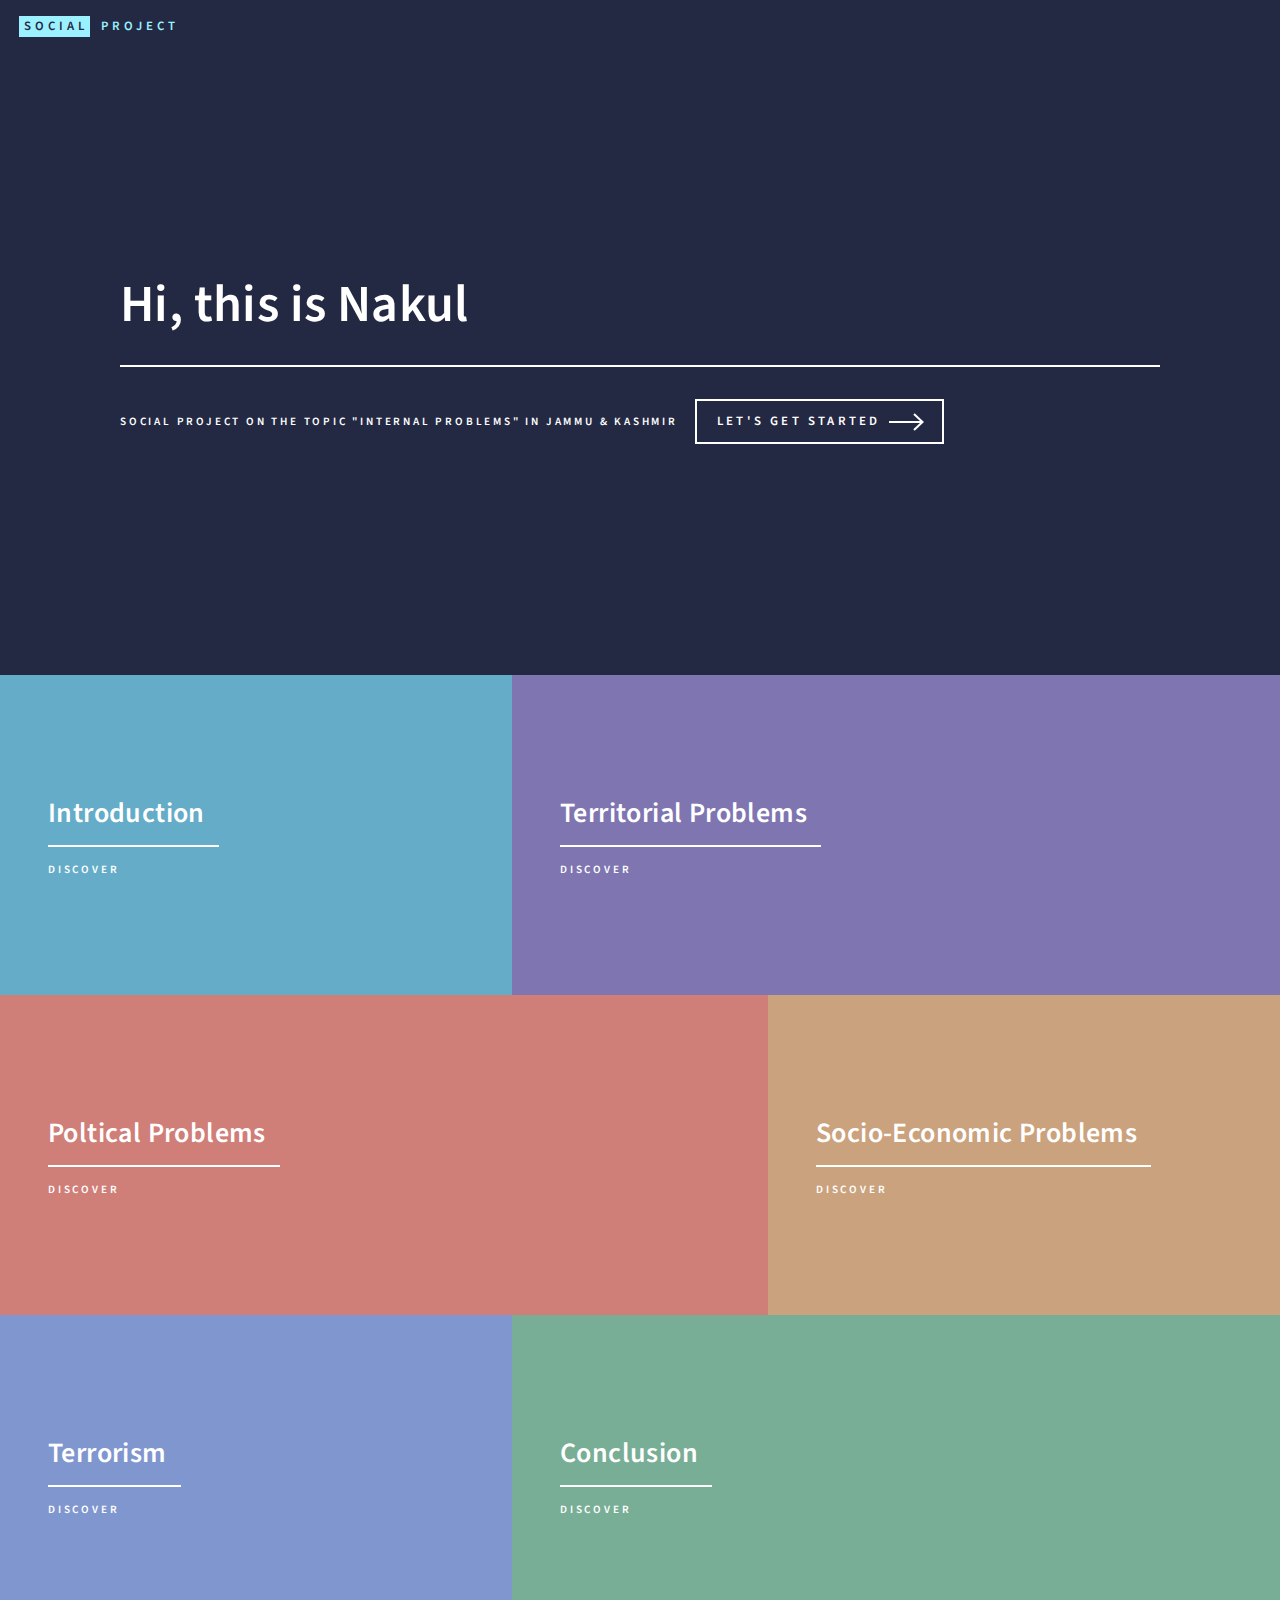
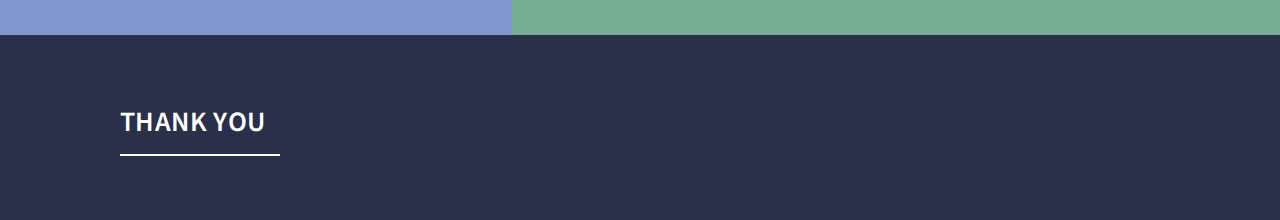
==== index.html @ c82b4810 "Add files via upload" ====
<!DOCTYPE HTML>
<!--

-->
<html>
	<head>

        <link rel="icon" href="images/pic20.ico" type="image/gif" sizes="16x16">
		<title>Social</title>
		<meta charset="utf-8" />
		<meta name="viewport" content="width=device-width, initial-scale=1, user-scalable=no" />
		<link rel="stylesheet" href="assets/css/main.css" />
		<noscript><link rel="stylesheet" href="assets/css/noscript.css" /></noscript>
	</head>
	<body class="is-preload">

		<!-- Wrapper -->
			<div id="wrapper">

				<!-- Header -->
					<header id="header" class="alt">

						<a href="index.html" class="logo"><strong>Social</strong> <span>Project</span></a>
					
					</header>

				

				<!-- Banner -->
					<section id="banner" class="major">
						<div class="inner">

                        <span class="image">
										<img src="https://images.hdqwalls.com/wallpapers/jammu-kashmir-pangong-lake.jpg" alt="" />
									</span>
							<header class="major">
								<h1>Hi, this is Nakul</h1>
							</header>

							<div class="content">
								
								<p>Social Project on the topic "Internal problems" in Jammu & Kashmir</p>
								<ul class="actions">
									<li><a href="#one" class="button next scrolly">Let's Get Started</a></li>
								</ul>
							</div>
						</div>
					</section>

				<!-- Main -->
					<div id="main">

						<!-- One -->
							<section id="one" class="tiles">
								<article>
									<span class="image">
										<img src="https://k6u8v6y8.stackpathcdn.com/blog/wp-content/uploads/2014/02/Best-Places-to-Visit-in-Kashmir.jpg" alt="" />
									</span>
									<header class="major">
										<h3><a href="landing_intoduction.html" class="link">Introduction</a></h3>
										<p>Discover</p>
									</header>
								</article>
								<article>
									<span class="image">
										<img src="https://wallpapercave.com/wp/wp3214231.jpg" alt="" />
									</span>
									<header class="major">
										<h3><a href="landing_territorial.html" class="link">Territorial Problems</a></h3>
										<p>Discover</p>
									</header>
								</article>
								<article>
									<span class="image">
										<img src="https://devdiscourse.blob.core.windows.net/imagegallery/27_05_2019_11_49_54_2610105.jpg" alt="" />
									</span>
									<header class="major">
										<h3><a href="landing_poltical.html" class="link">Poltical Problems</a></h3>
										<p>Discover</p>
									</header>
								</article>
								<article>
									<span class="image">
										<img src="https://w.ndtvimg.com/elc/2016/12/08205650/31-1024x630.jpg" alt="" />
									</span>
									<header class="major">
										<h3><a href="landing_socio.html" class="link">Socio-Economic Problems</a></h3>
										<p>Discover</p>
									</header>
								</article>
								<article>
									<span class="image">
										<img src="https://media.newstracklive.com/uploads/national-news//Sep/07/big_thumb/dg_5d73325b25b3d.jpg" alt="" />
									</span>
									<header class="major">
										<h3><a href="landing_terror.html" class="link">Terrorism</a></h3>
										<p>Discover</p>
									</header>
								</article>
								<article>
									<span class="image">
										<img src="https://lp-cms-production.imgix.net/2019-06/384e10f39ebc6fab9b991467541ce8ed-dal-lake.jpg" alt="" />
									</span>
									<header class="major">
										<h3><a href="landing_conclusion.html" class="link">Conclusion</a></h3>
										<p>Discover</p>
									</header>
								</article>
								
							</section>

						<!-- Two -->
							<section id="two">
								<div class="inner">
									<header class="major">
										<h2>THANK YOU</h2>
									</header>
									
								</div>
							</section>

					</div>


		<!-- Scripts -->
			<script src="assets/js/jquery.min.js"></script>
			<script src="assets/js/jquery.scrolly.min.js"></script>
			<script src="assets/js/jquery.scrollex.min.js"></script>
			<script src="assets/js/browser.min.js"></script>
			<script src="assets/js/breakpoints.min.js"></script>
			<script src="assets/js/util.js"></script>
			<script src="assets/js/main.js"></script>

	</body>
</html>
---- assets/css/main.css ----
@import url(fontawesome-all.min.css);
@import url("https://fonts.googleapis.com/css?family=Source+Sans+Pro:300,300italic,600,600italic");

/*
	Forty by HTML5 UP
	html5up.net | @ajlkn
	Free for personal and commercial use under the CCA 3.0 license (html5up.net/license)
*/

html, body, div, span, applet, object,
iframe, h1, h2, h3, h4, h5, h6, p, blockquote,
pre, a, abbr, acronym, address, big, cite,
code, del, dfn, em, img, ins, kbd, q, s, samp,
small, strike, strong, sub, sup, tt, var, b,
u, i, center, dl, dt, dd, ol, ul, li, fieldset,
form, label, legend, table, caption, tbody,
tfoot, thead, tr, th, td, article, aside,
canvas, details, embed, figure, figcaption,
footer, header, hgroup, menu, nav, output, ruby,
section, summary, time, mark, audio, video {
	margin: 0;
	padding: 0;
	border: 0;
	font-size: 100%;
	font: inherit;
	vertical-align: baseline;}

article, aside, details, figcaption, figure,
footer, header, hgroup, menu, nav, section {
	display: block;}

body {
	line-height: 1;
}

ol, ul {
	list-style: none;
}

blockquote, q {
	quotes: none;
}

	blockquote:before, blockquote:after, q:before, q:after {
		content: '';
		content: none;
	}

table {
	border-collapse: collapse;
	border-spacing: 0;
}

body {
	-webkit-text-size-adjust: none;
}

mark {
	background-color: transparent;
	color: inherit;
}

input::-moz-focus-inner {
	border: 0;
	padding: 0;
}

input, select, textarea {
	-moz-appearance: none;
	-webkit-appearance: none;
	-ms-appearance: none;
	appearance: none;
}

/* Basic */

	@-ms-viewport {
		width: device-width;
	}

	body {
		-ms-overflow-style: scrollbar;
	}

	@media screen and (max-width: 480px) {

		html, body {
			min-width: 320px;
		}

	}

	html {
		box-sizing: border-box;
	}

	*, *:before, *:after {
		box-sizing: inherit;
	}

	body {
		background: #242943;
	}

		body.is-preload *, body.is-preload *:before, body.is-preload *:after {
			-moz-animation: none !important;
			-webkit-animation: none !important;
			-ms-animation: none !important;
			animation: none !important;
			-moz-transition: none !important;
			-webkit-transition: none !important;
			-ms-transition: none !important;
			transition: none !important;
		}

/* Type */

	body, input, select, textarea {
		color: #ffffff;
		font-family: "Source Sans Pro", Helvetica, sans-serif;
		font-size: 17pt;
		font-weight: 300;
		letter-spacing: 0.025em;
		line-height: 1.65;
	}

		@media screen and (max-width: 1680px) {

			body, input, select, textarea {
				font-size: 14pt;
			}

		}

		@media screen and (max-width: 1280px) {

			body, input, select, textarea {
				font-size: 12pt;
			}

		}

		@media screen and (max-width: 360px) {

			body, input, select, textarea {
				font-size: 11pt;
			}

		}

	a {
		-moz-transition: color 0.2s ease-in-out, border-bottom-color 0.2s ease-in-out;
		-webkit-transition: color 0.2s ease-in-out, border-bottom-color 0.2s ease-in-out;
		-ms-transition: color 0.2s ease-in-out, border-bottom-color 0.2s ease-in-out;
		transition: color 0.2s ease-in-out, border-bottom-color 0.2s ease-in-out;
		border-bottom: dotted 1px;
		color: inherit;
		text-decoration: none;
	}

		a:hover {
			border-bottom-color: transparent;
			color: #9bf1ff !important;
		}

		a:active {
			color: #53e3fb !important;
		}

	strong, b {
		color: #ffffff;	
		font-weight: 600;
	}

	em, i {
		font-style: italic;
	}

	p {
		margin: 0 0 2em 0;
	}

	h1, h2, h3, h4, h5, h6 {
		color: #ffffff;
		font-weight: 600;
		line-height: 1.65;
		margin: 0 0 1em 0;
	}

		h1 a, h2 a, h3 a, h4 a, h5 a, h6 a {
			color: inherit;
			border-bottom: 0;
		}

	h1 {
		font-size: 2.5em;
	}

	h2 {
		font-size: 1.75em;
	}

	h3 {
		font-size: 1.35em;
	}

	h4 {
		font-size: 1.1em;
	}

	h5 {
		font-size: 0.9em;
	}

	h6 {
		font-size: 0.7em;
	}

	@media screen and (max-width: 736px) {

		h1 {
			font-size: 2em;
		}

		h2 {
			font-size: 1.5em;
		}

		h3 {
			font-size: 1.25em;
		}

	}

	sub {
		font-size: 0.8em;
		position: relative;
		top: 0.5em;
	}

	sup {
		font-size: 0.8em;
		position: relative;
		top: -0.5em;
	}

	blockquote {
		border-left: solid 4px rgba(212, 212, 255, 0.1);
		font-style: italic;
		margin: 0 0 2em 0;
		padding: 0.5em 0 0.5em 2em;
	}

	code {
		background: rgba(212, 212, 255, 0.035);
		font-family: "Courier New", monospace;
		font-size: 0.9em;
		margin: 0 0.25em;
		padding: 0.25em 0.65em;
	}

	pre {
		-webkit-overflow-scrolling: touch;
		font-family: "Courier New", monospace;
		font-size: 0.9em;
		margin: 0 0 2em 0;
	}

		pre code {
			display: block;
			line-height: 1.75;
			padding: 1em 1.5em;
			overflow-x: auto;
		}

	hr {
		border: 0;
		border-bottom: solid 1px rgba(212, 212, 255, 0.1);
		margin: 2em 0;
	}

		hr.major {
			margin: 3em 0;
		}

	.align-left {
		text-align: left;
	}

	.align-center {
		text-align: center;
	}

	.align-right {
		text-align: right;
	}

/* Row */

	.row {
		display: flex;
		flex-wrap: wrap;
		box-sizing: border-box;
		align-items: stretch;
	}

		.row > * {
			box-sizing: border-box;
		}

		.row.gtr-uniform > * > :last-child {
			margin-bottom: 0;
		}

		.row.aln-left {
			justify-content: flex-start;
		}

		.row.aln-center {
			justify-content: center;
		}

		.row.aln-right {
			justify-content: flex-end;
		}

		.row.aln-top {
			align-items: flex-start;
		}

		.row.aln-middle {
			align-items: center;
		}

		.row.aln-bottom {
			align-items: flex-end;
		}

		.row > .imp {
			order: -1;
		}

		.row > .col-1 {
			width: 8.33333%;
		}

		.row > .off-1 {
			margin-left: 8.33333%;
		}

		.row > .col-2 {
			width: 16.66667%;
		}

		.row > .off-2 {
			margin-left: 16.66667%;
		}

		.row > .col-3 {
			width: 25%;
		}

		.row > .off-3 {
			margin-left: 25%;
		}

		.row > .col-4 {
			width: 33.33333%;
		}

		.row > .off-4 {
			margin-left: 33.33333%;
		}

		.row > .col-5 {
			width: 41.66667%;
		}

		.row > .off-5 {
			margin-left: 41.66667%;
		}

		.row > .col-6 {
			width: 50%;
		}

		.row > .off-6 {
			margin-left: 50%;
		}

		.row > .col-7 {
			width: 58.33333%;
		}

		.row > .off-7 {
			margin-left: 58.33333%;
		}

		.row > .col-8 {
			width: 66.66667%;
		}

		.row > .off-8 {
			margin-left: 66.66667%;
		}

		.row > .col-9 {
			width: 75%;
		}

		.row > .off-9 {
			margin-left: 75%;
		}

		.row > .col-10 {
			width: 83.33333%;
		}

		.row > .off-10 {
			margin-left: 83.33333%;
		}

		.row > .col-11 {
			width: 91.66667%;
		}

		.row > .off-11 {
			margin-left: 91.66667%;
		}

		.row > .col-12 {
			width: 100%;
		}

		.row > .off-12 {
			margin-left: 100%;
		}

		.row.gtr-0 {
			margin-top: 0;
			margin-left: 0em;
		}

			.row.gtr-0 > * {
				padding: 0 0 0 0em;
			}

			.row.gtr-0.gtr-uniform {
				margin-top: 0em;
			}

				.row.gtr-0.gtr-uniform > * {
					padding-top: 0em;
				}

		.row.gtr-25 {
			margin-top: 0;
			margin-left: -0.5em;
		}

			.row.gtr-25 > * {
				padding: 0 0 0 0.5em;
			}

			.row.gtr-25.gtr-uniform {
				margin-top: -0.5em;
			}

				.row.gtr-25.gtr-uniform > * {
					padding-top: 0.5em;
				}

		.row.gtr-50 {
			margin-top: 0;
			margin-left: -1em;
		}

			.row.gtr-50 > * {
				padding: 0 0 0 1em;
			}

			.row.gtr-50.gtr-uniform {
				margin-top: -1em;
			}

				.row.gtr-50.gtr-uniform > * {
					padding-top: 1em;
				}

		.row {
			margin-top: 0;
			margin-left: -2em;
		}

			.row > * {
				padding: 0 0 0 2em;
			}

			.row.gtr-uniform {
				margin-top: -2em;
			}

				.row.gtr-uniform > * {
					padding-top: 2em;
				}

		.row.gtr-150 {
			margin-top: 0;
			margin-left: -3em;
		}

			.row.gtr-150 > * {
				padding: 0 0 0 3em;
			}

			.row.gtr-150.gtr-uniform {
				margin-top: -3em;
			}

				.row.gtr-150.gtr-uniform > * {
					padding-top: 3em;
				}

		.row.gtr-200 {
			margin-top: 0;
			margin-left: -4em;
		}

			.row.gtr-200 > * {
				padding: 0 0 0 4em;
			}

			.row.gtr-200.gtr-uniform {
				margin-top: -4em;
			}

				.row.gtr-200.gtr-uniform > * {
					padding-top: 4em;
				}

		@media screen and (max-width: 1680px) {

			.row {
				display: flex;
				flex-wrap: wrap;
				box-sizing: border-box;
				align-items: stretch;
			}

				.row > * {
					box-sizing: border-box;
				}

				.row.gtr-uniform > * > :last-child {
					margin-bottom: 0;
				}

				.row.aln-left {
					justify-content: flex-start;
				}

				.row.aln-center {
					justify-content: center;
				}

				.row.aln-right {
					justify-content: flex-end;
				}

				.row.aln-top {
					align-items: flex-start;
				}

				.row.aln-middle {
					align-items: center;
				}

				.row.aln-bottom {
					align-items: flex-end;
				}

				.row > .imp-xlarge {
					order: -1;
				}

				.row > .col-1-xlarge {
					width: 8.33333%;
				}

				.row > .off-1-xlarge {
					margin-left: 8.33333%;
				}

				.row > .col-2-xlarge {
					width: 16.66667%;
				}

				.row > .off-2-xlarge {
					margin-left: 16.66667%;
				}

				.row > .col-3-xlarge {
					width: 25%;
				}

				.row > .off-3-xlarge {
					margin-left: 25%;
				}

				.row > .col-4-xlarge {
					width: 33.33333%;
				}

				.row > .off-4-xlarge {
					margin-left: 33.33333%;
				}

				.row > .col-5-xlarge {
					width: 41.66667%;
				}

				.row > .off-5-xlarge {
					margin-left: 41.66667%;
				}

				.row > .col-6-xlarge {
					width: 50%;
				}

				.row > .off-6-xlarge {
					margin-left: 50%;
				}

				.row > .col-7-xlarge {
					width: 58.33333%;
				}

				.row > .off-7-xlarge {
					margin-left: 58.33333%;
				}

				.row > .col-8-xlarge {
					width: 66.66667%;
				}

				.row > .off-8-xlarge {
					margin-left: 66.66667%;
				}

				.row > .col-9-xlarge {
					width: 75%;
				}

				.row > .off-9-xlarge {
					margin-left: 75%;
				}

				.row > .col-10-xlarge {
					width: 83.33333%;
				}

				.row > .off-10-xlarge {
					margin-left: 83.33333%;
				}

				.row > .col-11-xlarge {
					width: 91.66667%;
				}

				.row > .off-11-xlarge {
					margin-left: 91.66667%;
				}

				.row > .col-12-xlarge {
					width: 100%;
				}

				.row > .off-12-xlarge {
					margin-left: 100%;
				}

				.row.gtr-0 {
					margin-top: 0;
					margin-left: 0em;
				}

					.row.gtr-0 > * {
						padding: 0 0 0 0em;
					}

					.row.gtr-0.gtr-uniform {
						margin-top: 0em;
					}

						.row.gtr-0.gtr-uniform > * {
							padding-top: 0em;
						}

				.row.gtr-25 {
					margin-top: 0;
					margin-left: -0.5em;
				}

					.row.gtr-25 > * {
						padding: 0 0 0 0.5em;
					}

					.row.gtr-25.gtr-uniform {
						margin-top: -0.5em;
					}

						.row.gtr-25.gtr-uniform > * {
							padding-top: 0.5em;
						}

				.row.gtr-50 {
					margin-top: 0;
					margin-left: -1em;
				}

					.row.gtr-50 > * {
						padding: 0 0 0 1em;
					}

					.row.gtr-50.gtr-uniform {
						margin-top: -1em;
					}

						.row.gtr-50.gtr-uniform > * {
							padding-top: 1em;
						}

				.row {
					margin-top: 0;
					margin-left: -2em;
				}

					.row > * {
						padding: 0 0 0 2em;
					}

					.row.gtr-uniform {
						margin-top: -2em;
					}

						.row.gtr-uniform > * {
							padding-top: 2em;
						}

				.row.gtr-150 {
					margin-top: 0;
					margin-left: -3em;
				}

					.row.gtr-150 > * {
						padding: 0 0 0 3em;
					}

					.row.gtr-150.gtr-uniform {
						margin-top: -3em;
					}

						.row.gtr-150.gtr-uniform > * {
							padding-top: 3em;
						}

				.row.gtr-200 {
					margin-top: 0;
					margin-left: -4em;
				}

					.row.gtr-200 > * {
						padding: 0 0 0 4em;
					}

					.row.gtr-200.gtr-uniform {
						margin-top: -4em;
					}

						.row.gtr-200.gtr-uniform > * {
							padding-top: 4em;
						}

		}

		@media screen and (max-width: 1280px) {

			.row {
				display: flex;
				flex-wrap: wrap;
				box-sizing: border-box;
				align-items: stretch;
			}

				.row > * {
					box-sizing: border-box;
				}

				.row.gtr-uniform > * > :last-child {
					margin-bottom: 0;
				}

				.row.aln-left {
					justify-content: flex-start;
				}

				.row.aln-center {
					justify-content: center;
				}

				.row.aln-right {
					justify-content: flex-end;
				}

				.row.aln-top {
					align-items: flex-start;
				}

				.row.aln-middle {
					align-items: center;
				}

				.row.aln-bottom {
					align-items: flex-end;
				}

				.row > .imp-large {
					order: -1;
				}

				.row > .col-1-large {
					width: 8.33333%;
				}

				.row > .off-1-large {
					margin-left: 8.33333%;
				}

				.row > .col-2-large {
					width: 16.66667%;
				}

				.row > .off-2-large {
					margin-left: 16.66667%;
				}

				.row > .col-3-large {
					width: 25%;
				}

				.row > .off-3-large {
					margin-left: 25%;
				}

				.row > .col-4-large {
					width: 33.33333%;
				}

				.row > .off-4-large {
					margin-left: 33.33333%;
				}

				.row > .col-5-large {
					width: 41.66667%;
				}

				.row > .off-5-large {
					margin-left: 41.66667%;
				}

				.row > .col-6-large {
					width: 50%;
				}

				.row > .off-6-large {
					margin-left: 50%;
				}

				.row > .col-7-large {
					width: 58.33333%;
				}

				.row > .off-7-large {
					margin-left: 58.33333%;
				}

				.row > .col-8-large {
					width: 66.66667%;
				}

				.row > .off-8-large {
					margin-left: 66.66667%;
				}

				.row > .col-9-large {
					width: 75%;
				}

				.row > .off-9-large {
					margin-left: 75%;
				}

				.row > .col-10-large {
					width: 83.33333%;
				}

				.row > .off-10-large {
					margin-left: 83.33333%;
				}

				.row > .col-11-large {
					width: 91.66667%;
				}

				.row > .off-11-large {
					margin-left: 91.66667%;
				}

				.row > .col-12-large {
					width: 100%;
				}

				.row > .off-12-large {
					margin-left: 100%;
				}

				.row.gtr-0 {
					margin-top: 0;
					margin-left: 0em;
				}

					.row.gtr-0 > * {
						padding: 0 0 0 0em;
					}

					.row.gtr-0.gtr-uniform {
						margin-top: 0em;
					}

						.row.gtr-0.gtr-uniform > * {
							padding-top: 0em;
						}

				.row.gtr-25 {
					margin-top: 0;
					margin-left: -0.375em;
				}

					.row.gtr-25 > * {
						padding: 0 0 0 0.375em;
					}

					.row.gtr-25.gtr-uniform {
						margin-top: -0.375em;
					}

						.row.gtr-25.gtr-uniform > * {
							padding-top: 0.375em;
						}

				.row.gtr-50 {
					margin-top: 0;
					margin-left: -0.75em;
				}

					.row.gtr-50 > * {
						padding: 0 0 0 0.75em;
					}

					.row.gtr-50.gtr-uniform {
						margin-top: -0.75em;
					}

						.row.gtr-50.gtr-uniform > * {
							padding-top: 0.75em;
						}

				.row {
					margin-top: 0;
					margin-left: -1.5em;
				}

					.row > * {
						padding: 0 0 0 1.5em;
					}

					.row.gtr-uniform {
						margin-top: -1.5em;
					}

						.row.gtr-uniform > * {
							padding-top: 1.5em;
						}

				.row.gtr-150 {
					margin-top: 0;
					margin-left: -2.25em;
				}

					.row.gtr-150 > * {
						padding: 0 0 0 2.25em;
					}

					.row.gtr-150.gtr-uniform {
						margin-top: -2.25em;
					}

						.row.gtr-150.gtr-uniform > * {
							padding-top: 2.25em;
						}

				.row.gtr-200 {
					margin-top: 0;
					margin-left: -3em;
				}

					.row.gtr-200 > * {
						padding: 0 0 0 3em;
					}

					.row.gtr-200.gtr-uniform {
						margin-top: -3em;
					}

						.row.gtr-200.gtr-uniform > * {
							padding-top: 3em;
						}

		}

		@media screen and (max-width: 980px) {

			.row {
				display: flex;
				flex-wrap: wrap;
				box-sizing: border-box;
				align-items: stretch;
			}

				.row > * {
					box-sizing: border-box;
				}

				.row.gtr-uniform > * > :last-child {
					margin-bottom: 0;
				}

				.row.aln-left {
					justify-content: flex-start;
				}

				.row.aln-center {
					justify-content: center;
				}

				.row.aln-right {
					justify-content: flex-end;
				}

				.row.aln-top {
					align-items: flex-start;
				}

				.row.aln-middle {
					align-items: center;
				}

				.row.aln-bottom {
					align-items: flex-end;
				}

				.row > .imp-medium {
					order: -1;
				}

				.row > .col-1-medium {
					width: 8.33333%;
				}

				.row > .off-1-medium {
					margin-left: 8.33333%;
				}

				.row > .col-2-medium {
					width: 16.66667%;
				}

				.row > .off-2-medium {
					margin-left: 16.66667%;
				}

				.row > .col-3-medium {
					width: 25%;
				}

				.row > .off-3-medium {
					margin-left: 25%;
				}

				.row > .col-4-medium {
					width: 33.33333%;
				}

				.row > .off-4-medium {
					margin-left: 33.33333%;
				}

				.row > .col-5-medium {
					width: 41.66667%;
				}

				.row > .off-5-medium {
					margin-left: 41.66667%;
				}

				.row > .col-6-medium {
					width: 50%;
				}

				.row > .off-6-medium {
					margin-left: 50%;
				}

				.row > .col-7-medium {
					width: 58.33333%;
				}

				.row > .off-7-medium {
					margin-left: 58.33333%;
				}

				.row > .col-8-medium {
					width: 66.66667%;
				}

				.row > .off-8-medium {
					margin-left: 66.66667%;
				}

				.row > .col-9-medium {
					width: 75%;
				}

				.row > .off-9-medium {
					margin-left: 75%;
				}

				.row > .col-10-medium {
					width: 83.33333%;
				}

				.row > .off-10-medium {
					margin-left: 83.33333%;
				}

				.row > .col-11-medium {
					width: 91.66667%;
				}

				.row > .off-11-medium {
					margin-left: 91.66667%;
				}

				.row > .col-12-medium {
					width: 100%;
				}

				.row > .off-12-medium {
					margin-left: 100%;
				}

				.row.gtr-0 {
					margin-top: 0;
					margin-left: 0em;
				}

					.row.gtr-0 > * {
						padding: 0 0 0 0em;
					}

					.row.gtr-0.gtr-uniform {
						margin-top: 0em;
					}

						.row.gtr-0.gtr-uniform > * {
							padding-top: 0em;
						}

				.row.gtr-25 {
					margin-top: 0;
					margin-left: -0.375em;
				}

					.row.gtr-25 > * {
						padding: 0 0 0 0.375em;
					}

					.row.gtr-25.gtr-uniform {
						margin-top: -0.375em;
					}

						.row.gtr-25.gtr-uniform > * {
							padding-top: 0.375em;
						}

				.row.gtr-50 {
					margin-top: 0;
					margin-left: -0.75em;
				}

					.row.gtr-50 > * {
						padding: 0 0 0 0.75em;
					}

					.row.gtr-50.gtr-uniform {
						margin-top: -0.75em;
					}

						.row.gtr-50.gtr-uniform > * {
							padding-top: 0.75em;
						}

				.row {
					margin-top: 0;
					margin-left: -1.5em;
				}

					.row > * {
						padding: 0 0 0 1.5em;
					}

					.row.gtr-uniform {
						margin-top: -1.5em;
					}

						.row.gtr-uniform > * {
							padding-top: 1.5em;
						}

				.row.gtr-150 {
					margin-top: 0;
					margin-left: -2.25em;
				}

					.row.gtr-150 > * {
						padding: 0 0 0 2.25em;
					}

					.row.gtr-150.gtr-uniform {
						margin-top: -2.25em;
					}

						.row.gtr-150.gtr-uniform > * {
							padding-top: 2.25em;
						}

				.row.gtr-200 {
					margin-top: 0;
					margin-left: -3em;
				}

					.row.gtr-200 > * {
						padding: 0 0 0 3em;
					}

					.row.gtr-200.gtr-uniform {
						margin-top: -3em;
					}

						.row.gtr-200.gtr-uniform > * {
							padding-top: 3em;
						}

		}

		@media screen and (max-width: 736px) {

			.row {
				display: flex;
				flex-wrap: wrap;
				box-sizing: border-box;
				align-items: stretch;
			}

				.row > * {
					box-sizing: border-box;
				}

				.row.gtr-uniform > * > :last-child {
					margin-bottom: 0;
				}

				.row.aln-left {
					justify-content: flex-start;
				}

				.row.aln-center {
					justify-content: center;
				}

				.row.aln-right {
					justify-content: flex-end;
				}

				.row.aln-top {
					align-items: flex-start;
				}

				.row.aln-middle {
					align-items: center;
				}

				.row.aln-bottom {
					align-items: flex-end;
				}

				.row > .imp-small {
					order: -1;
				}

				.row > .col-1-small {
					width: 8.33333%;
				}

				.row > .off-1-small {
					margin-left: 8.33333%;
				}

				.row > .col-2-small {
					width: 16.66667%;
				}

				.row > .off-2-small {
					margin-left: 16.66667%;
				}

				.row > .col-3-small {
					width: 25%;
				}

				.row > .off-3-small {
					margin-left: 25%;
				}

				.row > .col-4-small {
					width: 33.33333%;
				}

				.row > .off-4-small {
					margin-left: 33.33333%;
				}

				.row > .col-5-small {
					width: 41.66667%;
				}

				.row > .off-5-small {
					margin-left: 41.66667%;
				}

				.row > .col-6-small {
					width: 50%;
				}

				.row > .off-6-small {
					margin-left: 50%;
				}

				.row > .col-7-small {
					width: 58.33333%;
				}

				.row > .off-7-small {
					margin-left: 58.33333%;
				}

				.row > .col-8-small {
					width: 66.66667%;
				}

				.row > .off-8-small {
					margin-left: 66.66667%;
				}

				.row > .col-9-small {
					width: 75%;
				}

				.row > .off-9-small {
					margin-left: 75%;
				}

				.row > .col-10-small {
					width: 83.33333%;
				}

				.row > .off-10-small {
					margin-left: 83.33333%;
				}

				.row > .col-11-small {
					width: 91.66667%;
				}

				.row > .off-11-small {
					margin-left: 91.66667%;
				}

				.row > .col-12-small {
					width: 100%;
				}

				.row > .off-12-small {
					margin-left: 100%;
				}

				.row.gtr-0 {
					margin-top: 0;
					margin-left: 0em;
				}

					.row.gtr-0 > * {
						padding: 0 0 0 0em;
					}

					.row.gtr-0.gtr-uniform {
						margin-top: 0em;
					}

						.row.gtr-0.gtr-uniform > * {
							padding-top: 0em;
						}

				.row.gtr-25 {
					margin-top: 0;
					margin-left: -0.3125em;
				}

					.row.gtr-25 > * {
						padding: 0 0 0 0.3125em;
					}

					.row.gtr-25.gtr-uniform {
						margin-top: -0.3125em;
					}

						.row.gtr-25.gtr-uniform > * {
							padding-top: 0.3125em;
						}

				.row.gtr-50 {
					margin-top: 0;
					margin-left: -0.625em;
				}

					.row.gtr-50 > * {
						padding: 0 0 0 0.625em;
					}

					.row.gtr-50.gtr-uniform {
						margin-top: -0.625em;
					}

						.row.gtr-50.gtr-uniform > * {
							padding-top: 0.625em;
						}

				.row {
					margin-top: 0;
					margin-left: -1.25em;
				}

					.row > * {
						padding: 0 0 0 1.25em;
					}

					.row.gtr-uniform {
						margin-top: -1.25em;
					}

						.row.gtr-uniform > * {
							padding-top: 1.25em;
						}

				.row.gtr-150 {
					margin-top: 0;
					margin-left: -1.875em;
				}

					.row.gtr-150 > * {
						padding: 0 0 0 1.875em;
					}

					.row.gtr-150.gtr-uniform {
						margin-top: -1.875em;
					}

						.row.gtr-150.gtr-uniform > * {
							padding-top: 1.875em;
						}

				.row.gtr-200 {
					margin-top: 0;
					margin-left: -2.5em;
				}

					.row.gtr-200 > * {
						padding: 0 0 0 2.5em;
					}

					.row.gtr-200.gtr-uniform {
						margin-top: -2.5em;
					}

						.row.gtr-200.gtr-uniform > * {
							padding-top: 2.5em;
						}

		}

		@media screen and (max-width: 480px) {

			.row {
				display: flex;
				flex-wrap: wrap;
				box-sizing: border-box;
				align-items: stretch;
			}

				.row > * {
					box-sizing: border-box;
				}

				.row.gtr-uniform > * > :last-child {
					margin-bottom: 0;
				}

				.row.aln-left {
					justify-content: flex-start;
				}

				.row.aln-center {
					justify-content: center;
				}

				.row.aln-right {
					justify-content: flex-end;
				}

				.row.aln-top {
					align-items: flex-start;
				}

				.row.aln-middle {
					align-items: center;
				}

				.row.aln-bottom {
					align-items: flex-end;
				}

				.row > .imp-xsmall {
					order: -1;
				}

				.row > .col-1-xsmall {
					width: 8.33333%;
				}

				.row > .off-1-xsmall {
					margin-left: 8.33333%;
				}

				.row > .col-2-xsmall {
					width: 16.66667%;
				}

				.row > .off-2-xsmall {
					margin-left: 16.66667%;
				}

				.row > .col-3-xsmall {
					width: 25%;
				}

				.row > .off-3-xsmall {
					margin-left: 25%;
				}

				.row > .col-4-xsmall {
					width: 33.33333%;
				}

				.row > .off-4-xsmall {
					margin-left: 33.33333%;
				}

				.row > .col-5-xsmall {
					width: 41.66667%;
				}

				.row > .off-5-xsmall {
					margin-left: 41.66667%;
				}

				.row > .col-6-xsmall {
					width: 50%;
				}

				.row > .off-6-xsmall {
					margin-left: 50%;
				}

				.row > .col-7-xsmall {
					width: 58.33333%;
				}

				.row > .off-7-xsmall {
					margin-left: 58.33333%;
				}

				.row > .col-8-xsmall {
					width: 66.66667%;
				}

				.row > .off-8-xsmall {
					margin-left: 66.66667%;
				}

				.row > .col-9-xsmall {
					width: 75%;
				}

				.row > .off-9-xsmall {
					margin-left: 75%;
				}

				.row > .col-10-xsmall {
					width: 83.33333%;
				}

				.row > .off-10-xsmall {
					margin-left: 83.33333%;
				}

				.row > .col-11-xsmall {
					width: 91.66667%;
				}

				.row > .off-11-xsmall {
					margin-left: 91.66667%;
				}

				.row > .col-12-xsmall {
					width: 100%;
				}

				.row > .off-12-xsmall {
					margin-left: 100%;
				}

				.row.gtr-0 {
					margin-top: 0;
					margin-left: 0em;
				}

					.row.gtr-0 > * {
						padding: 0 0 0 0em;
					}

					.row.gtr-0.gtr-uniform {
						margin-top: 0em;
					}

						.row.gtr-0.gtr-uniform > * {
							padding-top: 0em;
						}

				.row.gtr-25 {
					margin-top: 0;
					margin-left: -0.3125em;
				}

					.row.gtr-25 > * {
						padding: 0 0 0 0.3125em;
					}

					.row.gtr-25.gtr-uniform {
						margin-top: -0.3125em;
					}

						.row.gtr-25.gtr-uniform > * {
							padding-top: 0.3125em;
						}

				.row.gtr-50 {
					margin-top: 0;
					margin-left: -0.625em;
				}

					.row.gtr-50 > * {
						padding: 0 0 0 0.625em;
					}

					.row.gtr-50.gtr-uniform {
						margin-top: -0.625em;
					}

						.row.gtr-50.gtr-uniform > * {
							padding-top: 0.625em;
						}

				.row {
					margin-top: 0;
					margin-left: -1.25em;
				}

					.row > * {
						padding: 0 0 0 1.25em;
					}

					.row.gtr-uniform {
						margin-top: -1.25em;
					}

						.row.gtr-uniform > * {
							padding-top: 1.25em;
						}

				.row.gtr-150 {
					margin-top: 0;
					margin-left: -1.875em;
				}

					.row.gtr-150 > * {
						padding: 0 0 0 1.875em;
					}

					.row.gtr-150.gtr-uniform {
						margin-top: -1.875em;
					}

						.row.gtr-150.gtr-uniform > * {
							padding-top: 1.875em;
						}

				.row.gtr-200 {
					margin-top: 0;
					margin-left: -2.5em;
				}

					.row.gtr-200 > * {
						padding: 0 0 0 2.5em;
					}

					.row.gtr-200.gtr-uniform {
						margin-top: -2.5em;
					}

						.row.gtr-200.gtr-uniform > * {
							padding-top: 2.5em;
						}

		}

/* Section/Article */

	section.special, article.special {
		text-align: center;
	}

	header.major {
		width: -moz-max-content;
		width: -webkit-max-content;
		width: -ms-max-content;
		width: max-content;
		margin-bottom: 2em;
	}

		header.major > :first-child {
			margin-bottom: 0;
			width: calc(100% + 0.5em);
		}

			header.major > :first-child:after {
				content: '';
				background-color: #ffffff;
				display: block;
				height: 2px;
				margin: 0.325em 0 0.5em 0;
				width: 100%;
			}

		header.major > p {
			font-size: 0.7em;
			font-weight: 600;
			letter-spacing: 0.25em;
			margin-bottom: 0;
			text-transform: uppercase;
		}

		body.is-ie header.major > :first-child:after {
			max-width: 9em;
		}

		body.is-ie header.major > h1:after {
			max-width: 100% !important;
		}

	@media screen and (max-width: 736px) {

		header.major > p br {
			display: none;
		}

	}

/* Form */

	form {
		margin: 0 0 2em 0;
	}

		form > :last-child {
			margin-bottom: 0;
		}

		form > .fields {
			display: -moz-flex;
			display: -webkit-flex;
			display: -ms-flex;
			display: flex;
			-moz-flex-wrap: wrap;
			-webkit-flex-wrap: wrap;
			-ms-flex-wrap: wrap;
			flex-wrap: wrap;
			width: calc(100% + 3em);
			margin: -1.5em 0 2em -1.5em;
		}

			form > .fields > .field {
				-moz-flex-grow: 0;
				-webkit-flex-grow: 0;
				-ms-flex-grow: 0;
				flex-grow: 0;
				-moz-flex-shrink: 0;
				-webkit-flex-shrink: 0;
				-ms-flex-shrink: 0;
				flex-shrink: 0;
				padding: 1.5em 0 0 1.5em;
				width: calc(100% - 1.5em);
			}

				form > .fields > .field.half {
					width: calc(50% - 0.75em);
				}

				form > .fields > .field.third {
					width: calc(100%/3 - 0.5em);
				}

				form > .fields > .field.quarter {
					width: calc(25% - 0.375em);
				}

		@media screen and (max-width: 480px) {

			form > .fields {
				width: calc(100% + 3em);
				margin: -1.5em 0 2em -1.5em;
			}

				form > .fields > .field {
					padding: 1.5em 0 0 1.5em;
					width: calc(100% - 1.5em);
				}

					form > .fields > .field.half {
						width: calc(100% - 1.5em);
					}

					form > .fields > .field.third {
						width: calc(100% - 1.5em);
					}

					form > .fields > .field.quarter {
						width: calc(100% - 1.5em);
					}

		}

	label {
		color: #ffffff;
		display: block;
		font-size: 0.8em;
		font-weight: 600;
		letter-spacing: 0.25em;
		margin: 0 0 1em 0;
		text-transform: uppercase;
	}

	input[type="text"],
	input[type="password"],
	input[type="email"],
	input[type="tel"],
	input[type="search"],
	input[type="url"],
	select,
	textarea {
		-moz-appearance: none;
		-webkit-appearance: none;
		-ms-appearance: none;
		appearance: none;
		background: rgba(212, 212, 255, 0.035);
		border: none;
		border-radius: 0;
		color: inherit;
		display: block;
		outline: 0;
		padding: 0 1em;
		text-decoration: none;
		width: 100%;
	}

		input[type="text"]:invalid,
		input[type="password"]:invalid,
		input[type="email"]:invalid,
		input[type="tel"]:invalid,
		input[type="search"]:invalid,
		input[type="url"]:invalid,
		select:invalid,
		textarea:invalid {
			box-shadow: none;
		}

		input[type="text"]:focus,
		input[type="password"]:focus,
		input[type="email"]:focus,
		input[type="tel"]:focus,
		input[type="search"]:focus,
		input[type="url"]:focus,
		select:focus,
		textarea:focus {
			border-color: #9bf1ff;
			box-shadow: 0 0 0 2px #9bf1ff;
		}

	select {
		background-image: url("data:image/svg+xml;charset=utf8,%3Csvg xmlns='http://www.w3.org/2000/svg' width='40' height='40' preserveAspectRatio='none' viewBox='0 0 40 40'%3E%3Cpath d='M9.4,12.3l10.4,10.4l10.4-10.4c0.2-0.2,0.5-0.4,0.9-0.4c0.3,0,0.6,0.1,0.9,0.4l3.3,3.3c0.2,0.2,0.4,0.5,0.4,0.9 c0,0.4-0.1,0.6-0.4,0.9L20.7,31.9c-0.2,0.2-0.5,0.4-0.9,0.4c-0.3,0-0.6-0.1-0.9-0.4L4.3,17.3c-0.2-0.2-0.4-0.5-0.4-0.9 c0-0.4,0.1-0.6,0.4-0.9l3.3-3.3c0.2-0.2,0.5-0.4,0.9-0.4S9.1,12.1,9.4,12.3z' fill='rgba(212, 212, 255, 0.1)' /%3E%3C/svg%3E");
		background-size: 1.25rem;
		background-repeat: no-repeat;
		background-position: calc(100% - 1rem) center;
		height: 2.75em;
		padding-right: 2.75em;
		text-overflow: ellipsis;
	}

		select option {
			color: #ffffff;
			background: #242943;
		}

		select:focus::-ms-value {
			background-color: transparent;
		}

		select::-ms-expand {
			display: none;
		}

	input[type="text"],
	input[type="password"],
	input[type="email"],
	input[type="tel"],
	input[type="search"],
	input[type="url"],
	select {
		height: 2.75em;
	}

	textarea {
		padding: 0.75em 1em;
	}

	input[type="checkbox"],
	input[type="radio"] {
		-moz-appearance: none;
		-webkit-appearance: none;
		-ms-appearance: none;
		appearance: none;
		display: block;
		float: left;
		margin-right: -2em;
		opacity: 0;
		width: 1em;
		z-index: -1;
	}

		input[type="checkbox"] + label,
		input[type="radio"] + label {
			text-decoration: none;
			color: #ffffff;
			cursor: pointer;
			display: inline-block;
			font-weight: 300;
			padding-left: 2.65em;
			padding-right: 0.75em;
			position: relative;
		}

			input[type="checkbox"] + label:before,
			input[type="radio"] + label:before {
				-moz-osx-font-smoothing: grayscale;
				-webkit-font-smoothing: antialiased;
				display: inline-block;
				font-style: normal;
				font-variant: normal;
				text-rendering: auto;
				line-height: 1;
				text-transform: none !important;
				font-family: 'Font Awesome 5 Free';
				font-weight: 900;
			}

			input[type="checkbox"] + label:before,
			input[type="radio"] + label:before {
				background: rgba(212, 212, 255, 0.035);
				content: '';
				display: inline-block;
				font-size: 0.8em;
				height: 2.0625em;
				left: 0;
				letter-spacing: 0;
				line-height: 2.0625em;
				position: absolute;
				text-align: center;
				top: 0;
				width: 2.0625em;
			}

		input[type="checkbox"]:checked + label:before,
		input[type="radio"]:checked + label:before {
			background: #ffffff;
			border-color: #9bf1ff;
			content: '\f00c';
			color: #242943;
		}

		input[type="checkbox"]:focus + label:before,
		input[type="radio"]:focus + label:before {
			box-shadow: 0 0 0 2px #9bf1ff;
		}

	input[type="radio"] + label:before {
		border-radius: 100%;
	}

	::-webkit-input-placeholder {
		color: rgba(244, 244, 255, 0.2) !important;
		opacity: 1.0;
	}

	:-moz-placeholder {
		color: rgba(244, 244, 255, 0.2) !important;
		opacity: 1.0;
	}

	::-moz-placeholder {
		color: rgba(244, 244, 255, 0.2) !important;
		opacity: 1.0;
	}

	:-ms-input-placeholder {
		color: rgba(244, 244, 255, 0.2) !important;
		opacity: 1.0;
	}

/* Box */

	.box {
		border: solid 1px rgba(212, 212, 255, 0.1);
		margin-bottom: 2em;
		padding: 1.5em;
	}

		.box > :last-child,
		.box > :last-child > :last-child,
		.box > :last-child > :last-child > :last-child {
			margin-bottom: 0;
		}

		.box.alt {
			border: 0;
			border-radius: 0;
			padding: 0;
		}

/* Icon */

	.icon {
		text-decoration: none;
		border-bottom: none;
		position: relative;
	}

		.icon:before {
			-moz-osx-font-smoothing: grayscale;
			-webkit-font-smoothing: antialiased;
			display: inline-block;
			font-style: normal;
			font-variant: normal;
			text-rendering: auto;
			line-height: 1;
			text-transform: none !important;
			font-family: 'Font Awesome 5 Free';
			font-weight: 400;
		}

		.icon > .label {
			display: none;
		}

		.icon:before {
			line-height: inherit;
		}

		.icon.solid:before {
			font-weight: 900;
		}

		.icon.brands:before {
			font-family: 'Font Awesome 5 Brands';
		}

		.icon.alt:before {
			background-color: #ffffff;
			border-radius: 100%;
			color: #242943;
			display: inline-block;
			height: 2em;
			line-height: 2em;
			text-align: center;
			width: 2em;
		}

	a.icon.alt:before {
		-moz-transition: background-color 0.2s ease-in-out;
		-webkit-transition: background-color 0.2s ease-in-out;
		-ms-transition: background-color 0.2s ease-in-out;
		transition: background-color 0.2s ease-in-out;
	}

	a.icon.alt:hover:before {
		background-color: #6fc3df;
	}

	a.icon.alt:active:before {
		background-color: #37a6cb;
	}

/* Image */

	.image {
		border: 0;
		display: inline-block;
		position: relative;
	}

		.image img {
			display: block;
		}

		.image.left, .image.right {
			max-width: 30%;
		}

			.image.left img, .image.right img {
				width: 100%;
			}

		.image.left {
			float: left;
			margin: 0 1.5em 1.25em 0;
			top: 0.25em;
		}

		.image.right {
			float: right;
			margin: 0 0 1.25em 1.5em;
			top: 0.25em;
		}

		.image.fit {
			display: block;
			margin: 0 0 2em 0;
			width: 100%;
		}

			.image.fit img {
				width: 100%;
			}

		.image.main {
			display: block;
			margin: 2.5em 0;
			width: 100%;
		}

			.image.main img {
				width: 100%;
			}

			@media screen and (max-width: 736px) {

				.image.main {
					margin: 1.5em 0;
				}

			}

/* List */

	ol {
		list-style: decimal;
		margin: 0 0 2em 0;
		padding-left: 1.25em;
	}

		ol li {
			padding-left: 0.25em;
		}

	ul {
		list-style: disc;
		margin: 0 0 2em 0;
		padding-left: 1em;
	}

		ul li {
			padding-left: 0.5em;
		}

		ul.alt {
			list-style: none;
			padding-left: 0;
		}

			ul.alt li {
				border-top: solid 1px rgba(212, 212, 255, 0.1);
				padding: 0.5em 0;
			}

				ul.alt li:first-child {
					border-top: 0;
					padding-top: 0;
				}

	dl {
		margin: 0 0 2em 0;
	}

		dl dt {
			display: block;
			font-weight: 600;
			margin: 0 0 1em 0;
		}

		dl dd {
			margin-left: 2em;
		}

/* Actions */

	ul.actions {
		display: -moz-flex;
		display: -webkit-flex;
		display: -ms-flex;
		display: flex;
		cursor: default;
		list-style: none;
		margin-left: -1em;
		padding-left: 0;
	}

		ul.actions li {
			padding: 0 0 0 1em;
			vertical-align: middle;
		}

		ul.actions.special {
			-moz-justify-content: center;
			-webkit-justify-content: center;
			-ms-justify-content: center;
			justify-content: center;
			width: 100%;
			margin-left: 0;
		}

			ul.actions.special li:first-child {
				padding-left: 0;
			}

		ul.actions.stacked {
			-moz-flex-direction: column;
			-webkit-flex-direction: column;
			-ms-flex-direction: column;
			flex-direction: column;
			margin-left: 0;
		}

			ul.actions.stacked li {
				padding: 1.3em 0 0 0;
			}

				ul.actions.stacked li:first-child {
					padding-top: 0;
				}

		ul.actions.fit {
			width: calc(100% + 1em);
		}

			ul.actions.fit li {
				-moz-flex-grow: 1;
				-webkit-flex-grow: 1;
				-ms-flex-grow: 1;
				flex-grow: 1;
				-moz-flex-shrink: 1;
				-webkit-flex-shrink: 1;
				-ms-flex-shrink: 1;
				flex-shrink: 1;
				width: 100%;
			}

				ul.actions.fit li > * {
					width: 100%;
				}

			ul.actions.fit.stacked {
				width: 100%;
			}

/* Icons */

	ul.icons {
		cursor: default;
		list-style: none;
		padding-left: 0;
	}

		ul.icons li {
			display: inline-block;
			padding: 0 1em 0 0;
		}

			ul.icons li:last-child {
				padding-right: 0;
			}

		@media screen and (max-width: 736px) {

			ul.icons li {
				padding: 0 0.75em 0 0;
			}

		}

/* Pagination */

	ul.pagination {
		cursor: default;
		list-style: none;
		padding-left: 0;
	}

		ul.pagination li {
			display: inline-block;
			padding-left: 0;
			vertical-align: middle;
		}

			ul.pagination li > .page {
				-moz-transition: background-color 0.2s ease-in-out, color 0.2s ease-in-out;
				-webkit-transition: background-color 0.2s ease-in-out, color 0.2s ease-in-out;
				-ms-transition: background-color 0.2s ease-in-out, color 0.2s ease-in-out;
				transition: background-color 0.2s ease-in-out, color 0.2s ease-in-out;
				border-bottom: 0;
				display: inline-block;
				font-size: 0.8em;
				font-weight: 600;
				height: 1.5em;
				line-height: 1.5em;
				margin: 0 0.125em;
				min-width: 1.5em;
				padding: 0 0.5em;
				text-align: center;
			}

				ul.pagination li > .page.active {
					background-color: #ffffff;
					color: #242943;
				}

					ul.pagination li > .page.active:hover {
						background-color: #9bf1ff;
						color: #242943 !important;
					}

					ul.pagination li > .page.active:active {
						background-color: #53e3fb;
					}

			ul.pagination li:first-child {
				padding-right: 0.75em;
			}

			ul.pagination li:last-child {
				padding-left: 0.75em;
			}

		@media screen and (max-width: 480px) {

			ul.pagination li:nth-child(n+2):nth-last-child(n+2) {
				display: none;
			}

			ul.pagination li:first-child {
				padding-right: 0;
			}

		}

/* Table */

	.table-wrapper {
		-webkit-overflow-scrolling: touch;
		overflow-x: auto;
	}

	table {
		margin: 0 0 2em 0;
		width: 100%;
	}

		table tbody tr {
			border: solid 1px rgba(212, 212, 255, 0.1);
			border-left: 0;
			border-right: 0;
		}

			table tbody tr:nth-child(2n + 1) {
				background-color: rgba(212, 212, 255, 0.035);
			}

		table td {
			padding: 0.75em 0.75em;
		}

		table th {
			color: #ffffff;
			font-size: 0.9em;
			font-weight: 600;
			padding: 0 0.75em 0.75em 0.75em;
			text-align: left;
		}

		table thead {
			border-bottom: solid 2px rgba(212, 212, 255, 0.1);
		}

		table tfoot {
			border-top: solid 2px rgba(212, 212, 255, 0.1);
		}

		table.alt {
			border-collapse: separate;
		}

			table.alt tbody tr td {
				border: solid 1px rgba(212, 212, 255, 0.1);
				border-left-width: 0;
				border-top-width: 0;
			}

				table.alt tbody tr td:first-child {
					border-left-width: 1px;
				}

			table.alt tbody tr:first-child td {
				border-top-width: 1px;
			}

			table.alt thead {
				border-bottom: 0;
			}

			table.alt tfoot {
				border-top: 0;
			}

/* Button */

	input[type="submit"],
	input[type="reset"],
	input[type="button"],
	button,
	.button {
		-moz-appearance: none;
		-webkit-appearance: none;
		-ms-appearance: none;
		appearance: none;
		-moz-transition: background-color 0.2s ease-in-out, box-shadow 0.2s ease-in-out, color 0.2s ease-in-out;
		-webkit-transition: background-color 0.2s ease-in-out, box-shadow 0.2s ease-in-out, color 0.2s ease-in-out;
		-ms-transition: background-color 0.2s ease-in-out, box-shadow 0.2s ease-in-out, color 0.2s ease-in-out;
		transition: background-color 0.2s ease-in-out, box-shadow 0.2s ease-in-out, color 0.2s ease-in-out;
		background-color: transparent;
		border: 0;
		border-radius: 0;
		box-shadow: inset 0 0 0 2px #ffffff;
		color: #ffffff;
		cursor: pointer;
		display: inline-block;
		font-size: 0.8em;
		font-weight: 600;
		height: 3.5em;
		letter-spacing: 0.25em;
		line-height: 3.5em;
		padding: 0 1.75em;
		text-align: center;
		text-decoration: none;
		text-transform: uppercase;
		white-space: nowrap;
	}

		input[type="submit"]:hover, input[type="submit"]:active,
		input[type="reset"]:hover,
		input[type="reset"]:active,
		input[type="button"]:hover,
		input[type="button"]:active,
		button:hover,
		button:active,
		.button:hover,
		.button:active {
			box-shadow: inset 0 0 0 2px #9bf1ff;
			color: #9bf1ff;
		}

		input[type="submit"]:active,
		input[type="reset"]:active,
		input[type="button"]:active,
		button:active,
		.button:active {
			background-color: rgba(155, 241, 255, 0.1);
			box-shadow: inset 0 0 0 2px #53e3fb;
			color: #53e3fb;
		}

		input[type="submit"].icon:before,
		input[type="reset"].icon:before,
		input[type="button"].icon:before,
		button.icon:before,
		.button.icon:before {
			margin-right: 0.5em;
		}

		input[type="submit"].fit,
		input[type="reset"].fit,
		input[type="button"].fit,
		button.fit,
		.button.fit {
			width: 100%;
		}

		input[type="submit"].small,
		input[type="reset"].small,
		input[type="button"].small,
		button.small,
		.button.small {
			font-size: 0.6em;
		}

		input[type="submit"].large,
		input[type="reset"].large,
		input[type="button"].large,
		button.large,
		.button.large {
			font-size: 1.25em;
			height: 3em;
			line-height: 3em;
		}

		input[type="submit"].next,
		input[type="reset"].next,
		input[type="button"].next,
		button.next,
		.button.next {
			padding-right: 4.5em;
			position: relative;
		}

			input[type="submit"].next:before, input[type="submit"].next:after,
			input[type="reset"].next:before,
			input[type="reset"].next:after,
			input[type="button"].next:before,
			input[type="button"].next:after,
			button.next:before,
			button.next:after,
			.button.next:before,
			.button.next:after {
				-moz-transition: opacity 0.2s ease-in-out;
				-webkit-transition: opacity 0.2s ease-in-out;
				-ms-transition: opacity 0.2s ease-in-out;
				transition: opacity 0.2s ease-in-out;
				background-position: center right;
				background-repeat: no-repeat;
				background-size: 36px 24px;
				content: '';
				display: block;
				height: 100%;
				position: absolute;
				right: 1.5em;
				top: 0;
				vertical-align: middle;
				width: 36px;
			}

			input[type="submit"].next:before,
			input[type="reset"].next:before,
			input[type="button"].next:before,
			button.next:before,
			.button.next:before {
				background-image: url("data:image/svg+xml;charset=utf8,%3Csvg xmlns='http://www.w3.org/2000/svg' xmlns:xlink='http://www.w3.org/1999/xlink' width='36px' height='24px' viewBox='0 0 36 24' zoomAndPan='disable'%3E%3Cstyle%3Eline %7B stroke: %23ffffff%3B stroke-width: 2px%3B %7D%3C/style%3E%3Cline x1='0' y1='12' x2='34' y2='12' /%3E%3Cline x1='25' y1='4' x2='34' y2='12.5' /%3E%3Cline x1='25' y1='20' x2='34' y2='11.5' /%3E%3C/svg%3E");
			}

			input[type="submit"].next:after,
			input[type="reset"].next:after,
			input[type="button"].next:after,
			button.next:after,
			.button.next:after {
				background-image: url("data:image/svg+xml;charset=utf8,%3Csvg xmlns='http://www.w3.org/2000/svg' xmlns:xlink='http://www.w3.org/1999/xlink' width='36px' height='24px' viewBox='0 0 36 24' zoomAndPan='disable'%3E%3Cstyle%3Eline %7B stroke: %239bf1ff%3B stroke-width: 2px%3B %7D%3C/style%3E%3Cline x1='0' y1='12' x2='34' y2='12' /%3E%3Cline x1='25' y1='4' x2='34' y2='12.5' /%3E%3Cline x1='25' y1='20' x2='34' y2='11.5' /%3E%3C/svg%3E");
				opacity: 0;
				z-index: 1;
			}

			input[type="submit"].next:hover:after, input[type="submit"].next:active:after,
			input[type="reset"].next:hover:after,
			input[type="reset"].next:active:after,
			input[type="button"].next:hover:after,
			input[type="button"].next:active:after,
			button.next:hover:after,
			button.next:active:after,
			.button.next:hover:after,
			.button.next:active:after {
				opacity: 1;
			}

			@media screen and (max-width: 1280px) {

				input[type="submit"].next,
				input[type="reset"].next,
				input[type="button"].next,
				button.next,
				.button.next {
					padding-right: 5em;
				}

			}

		input[type="submit"].primary,
		input[type="reset"].primary,
		input[type="button"].primary,
		button.primary,
		.button.primary {
			background-color: #ffffff;
			box-shadow: none;
			color: #242943;
		}

			input[type="submit"].primary:hover, input[type="submit"].primary:active,
			input[type="reset"].primary:hover,
			input[type="reset"].primary:active,
			input[type="button"].primary:hover,
			input[type="button"].primary:active,
			button.primary:hover,
			button.primary:active,
			.button.primary:hover,
			.button.primary:active {
				background-color: #9bf1ff;
				color: #242943 !important;
			}

			input[type="submit"].primary:active,
			input[type="reset"].primary:active,
			input[type="button"].primary:active,
			button.primary:active,
			.button.primary:active {
				background-color: #53e3fb;
			}

		input[type="submit"].disabled, input[type="submit"]:disabled,
		input[type="reset"].disabled,
		input[type="reset"]:disabled,
		input[type="button"].disabled,
		input[type="button"]:disabled,
		button.disabled,
		button:disabled,
		.button.disabled,
		.button:disabled {
			pointer-events: none;
			cursor: default;
			opacity: 0.25;
		}

/* Tiles */

	.tiles {
		display: -moz-flex;
		display: -webkit-flex;
		display: -ms-flex;
		display: flex;
		-moz-flex-wrap: wrap;
		-webkit-flex-wrap: wrap;
		-ms-flex-wrap: wrap;
		flex-wrap: wrap;
		border-top: 0 !important;
	}

		.tiles + * {
			border-top: 0 !important;
		}

		.tiles article {
			-moz-align-items: center;
			-webkit-align-items: center;
			-ms-align-items: center;
			align-items: center;
			display: -moz-flex;
			display: -webkit-flex;
			display: -ms-flex;
			display: flex;
			-moz-transition: -moz-transform 0.25s ease, opacity 0.25s ease, -moz-filter 1s ease, -webkit-filter 1s ease;
			-webkit-transition: -webkit-transform 0.25s ease, opacity 0.25s ease, -webkit-filter 1s ease, -webkit-filter 1s ease;
			-ms-transition: -ms-transform 0.25s ease, opacity 0.25s ease, -ms-filter 1s ease, -webkit-filter 1s ease;
			transition: transform 0.25s ease, opacity 0.25s ease, filter 1s ease, -webkit-filter 1s ease;
			padding: 4em 4em 2em 4em ;
			background-position: center;
			background-repeat: no-repeat;
			background-size: cover;
			cursor: default;
			height: 40vh;
			max-height: 40em;
			min-height: 23em;
			overflow: hidden;
			position: relative;
			width: 40%;
		}

			.tiles article .image {
				display: none;
			}

			.tiles article header {
				position: relative;
				z-index: 3;
			}

			.tiles article h3 {
				font-size: 1.75em;
			}

				.tiles article h3 a:hover {
					color: inherit !important;
				}

			.tiles article .link.primary {
				border: 0;
				height: 100%;
				left: 0;
				position: absolute;
				top: 0;
				width: 100%;
				z-index: 4;
			}

			.tiles article:before {
				-moz-transition: opacity 0.5s ease;
				-webkit-transition: opacity 0.5s ease;
				-ms-transition: opacity 0.5s ease;
				transition: opacity 0.5s ease;
				bottom: 0;
				content: '';
				display: block;
				height: 100%;
				left: 0;
				opacity: 0.85;
				position: absolute;
				width: 100%;
				z-index: 2;
			}

			.tiles article:after {
				background-color: rgba(36, 41, 67, 0.25);
				content: '';
				display: block;
				height: 100%;
				left: 0;
				position: absolute;
				top: 0;
				width: 100%;
				z-index: 1;
			}

			.tiles article:hover:before {
				opacity: 0;
			}

			.tiles article.is-transitioning {
				-moz-transform: scale(0.95);
				-webkit-transform: scale(0.95);
				-ms-transform: scale(0.95);
				transform: scale(0.95);
				-moz-filter: blur(0.5em);
				-webkit-filter: blur(0.5em);
				-ms-filter: blur(0.5em);
				filter: blur(0.5em);
				opacity: 0;
			}

			.tiles article:nth-child(4n - 1), .tiles article:nth-child(4n - 2) {
				width: 60%;
			}

			.tiles article:nth-child(6n - 5):before {
				background-color: #6fc3df;
			}

			.tiles article:nth-child(6n - 4):before {
				background-color: #8d82c4;
			}

			.tiles article:nth-child(6n - 3):before {
				background-color: #ec8d81;
			}

			.tiles article:nth-child(6n - 2):before {
				background-color: #e7b788;
			}

			.tiles article:nth-child(6n - 1):before {
				background-color: #8ea9e8;
			}

			.tiles article:nth-child(6n):before {
				background-color: #87c5a4;
			}

		@media screen and (max-width: 1280px) {

			.tiles article {
				padding: 4em 3em 2em 3em ;
				height: 30vh;
				max-height: 30em;
				min-height: 20em;
			}

		}

		@media screen and (max-width: 980px) {

			.tiles article {
				width: 50% !important;
			}

		}

		@media screen and (max-width: 736px) {

			.tiles article {
				padding: 3em 1.5em 1em 1.5em ;
				height: 16em;
				max-height: none;
				min-height: 0;
			}

				.tiles article h3 {
					font-size: 1.5em;
				}

		}

		@media screen and (max-width: 480px) {

			.tiles {
				display: block;
			}

				.tiles article {
					height: 20em;
					width: 100% !important;
				}

		}

/* Contact Method */

	.contact-method {
		margin: 0 0 2em 0;
		padding-left: 3.25em;
		position: relative;
	}

		.contact-method .icon {
			left: 0;
			position: absolute;
			top: 0;
		}

		.contact-method h3 {
			margin: 0 0 0.5em 0;
		}

/* 7s */

	.spotlights {
		border-top: 0 !important;
	}

		.spotlights + * {
			border-top: 0 !important;
		}

		.spotlights > section {
			display: -moz-flex;
			display: -webkit-flex;
			display: -ms-flex;
			display: flex;
			-moz-flex-direction: row;
			-webkit-flex-direction: row;
			-ms-flex-direction: row;
			flex-direction: row;
			background-color: #2e3450;
		}

			.spotlights > section > .image {
				background-position: center center;
				background-size: cover;
				border-radius: 0;
				display: block;
				position: relative;
				width: 60%;
			}

				.spotlights > section > .image img {
					border-radius: 0;
					display: block;
					width: 100%;
				}

				.spotlights > section > .image:before {
					background: rgba(36, 41, 67, 0.9);
					content: '';
					display: block;
					height: 100%;
					left: 0;
					opacity: 0;
					position: absolute;
					top: 0;
					width: 100%;
				}

			.spotlights > section > .content {
				display: -moz-flex;
				display: -webkit-flex;
				display: -ms-flex;
				display: flex;
				-moz-flex-direction: column;
				-webkit-flex-direction: column;
				-ms-flex-direction: column;
				flex-direction: column;
				-moz-justify-content: center;
				-webkit-justify-content: center;
				-ms-justify-content: center;
				justify-content: center;
				-moz-align-items: center;
				-webkit-align-items: center;
				-ms-align-items: center;
				align-items: center;
				padding: 2em 3em 0.1em 3em ;
				width: 70%;
			}

				.spotlights > section > .content > .inner {
					margin: 0 auto;
					max-width: 100%;
					width: 65em;
				}

			.spotlights > section:nth-child(2n) {
				-moz-flex-direction: row-reverse;
				-webkit-flex-direction: row-reverse;
				-ms-flex-direction: row-reverse;
				flex-direction: row-reverse;
				background-color: #333856;
			}

				.spotlights > section:nth-child(2n) > .content {
					-moz-align-items: -moz-flex-end;
					-webkit-align-items: -webkit-flex-end;
					-ms-align-items: -ms-flex-end;
					align-items: flex-end;
				}

		@media screen and (max-width: 1680px) {

			.spotlights > section > .image {
				width: 100%;
				padding-top: 100px;
			}

			.spotlights > section > .content {
				width: 60%;
			}

		}

		@media screen and (max-width: 1280px) {

			.spotlights > section > .image {
			
				
			}

			.spotlights > section > .content {
				width: 55%;
			}

		}

		@media screen and (max-width: 980px) {

			.spotlights > section {
				display: block;
			}

				.spotlights > section > .image {
					width: 100%;
					padding-top: 100px;
					
				}

				.spotlights > section > .content {
					padding: 4em 3em 2em 3em ;
					width: 100%;
				}

		}

		@media screen and (max-width: 736px) {

			.spotlights > section > .content {
				padding: 3em 1.5em 1em 1.5em ;
			}

		}

/* Header */

	@-moz-keyframes reveal-header {
		0% {
			top: -4em;
			opacity: 0;
		}

		100% {
			top: 0;
			opacity: 1;
		}
	}

	@-webkit-keyframes reveal-header {
		0% {
			top: -4em;
			opacity: 0;
		}

		100% {
			top: 0;
			opacity: 1;
		}
	}

	@-ms-keyframes reveal-header {
		0% {
			top: -4em;
			opacity: 0;
		}

		100% {
			top: 0;
			opacity: 1;
		}
	}

	@keyframes reveal-header {
		0% {
			top: -4em;
			opacity: 0;
		}

		100% {
			top: 0;
			opacity: 1;
		}
	}

	#header {
		display: -moz-flex;
		display: -webkit-flex;
		display: -ms-flex;
		display: flex;
		background-color: #2a2f4a;
		box-shadow: 0 0 0.25em 0 rgba(0, 0, 0, 0.15);
		cursor: default;
		font-weight: 600;
		height: 3.25em;
		left: 0;
		letter-spacing: 0.25em;
		line-height: 3.25em;
		margin: 0;
		position: fixed;
		text-transform: uppercase;
		top: 0;
		width: 100%;
		z-index: 10000;
	}

		#header .logo {
			border: 0;
			display: inline-block;
			font-size: 0.8em;
			height: inherit;
			line-height: inherit;
			padding: 0 1.5em;
		}

			#header .logo strong {
				-moz-transition: background-color 0.2s ease-in-out, color 0.2s ease-in-out;
				-webkit-transition: background-color 0.2s ease-in-out, color 0.2s ease-in-out;
				-ms-transition: background-color 0.2s ease-in-out, color 0.2s ease-in-out;
				transition: background-color 0.2s ease-in-out, color 0.2s ease-in-out;
				background-color: #ffffff;
				color: #242943;
				display: inline-block;
				line-height: 1.65em;
				margin-right: 0.325em;
				padding: 0 0.125em 0 0.375em;
			}

			#header .logo:hover strong {
				background-color: #9bf1ff;
			}

			#header .logo:active strong {
				background-color: #53e3fb;
			}

		#header nav {
			display: -moz-flex;
			display: -webkit-flex;
			display: -ms-flex;
			display: flex;
			-moz-justify-content: -moz-flex-end;
			-webkit-justify-content: -webkit-flex-end;
			-ms-justify-content: -ms-flex-end;
			justify-content: flex-end;
			-moz-flex-grow: 1;
			-webkit-flex-grow: 1;
			-ms-flex-grow: 1;
			flex-grow: 1;
			height: inherit;
			line-height: inherit;
		}

			#header nav a {
				border: 0;
				display: block;
				font-size: 0.8em;
				height: inherit;
				line-height: inherit;
				padding: 0 0.75em;
				position: relative;
				vertical-align: middle;
			}

				#header nav a:last-child {
					padding-right: 1.5em;
				}

				#header nav a[href="#menu"] {
					padding-right: 3.325em !important;
				}

					#header nav a[href="#menu"]:before, #header nav a[href="#menu"]:after {
						background-image: url("data:image/svg+xml;charset=utf8,%3Csvg xmlns='http://www.w3.org/2000/svg' width='24' height='32' viewBox='0 0 24 32' preserveAspectRatio='none'%3E%3Cstyle%3Eline %7B stroke-width: 2px%3B stroke: %23ffffff%3B %7D%3C/style%3E%3Cline x1='0' y1='11' x2='24' y2='11' /%3E%3Cline x1='0' y1='21' x2='24' y2='21' /%3E%3Cline x1='0' y1='16' x2='24' y2='16' /%3E%3C/svg%3E");
						background-position: center;
						background-repeat: no-repeat;
						background-size: 24px 32px;
						content: '';
						display: block;
						height: 100%;
						position: absolute;
						right: 1.5em;
						top: 0;
						vertical-align: middle;
						width: 24px;
					}

					#header nav a[href="#menu"]:after {
						-moz-transition: opacity 0.2s ease-in-out;
						-webkit-transition: opacity 0.2s ease-in-out;
						-ms-transition: opacity 0.2s ease-in-out;
						transition: opacity 0.2s ease-in-out;
						background-image: url("data:image/svg+xml;charset=utf8,%3Csvg xmlns='http://www.w3.org/2000/svg' width='24' height='32' viewBox='0 0 24 32' preserveAspectRatio='none'%3E%3Cstyle%3Eline %7B stroke-width: 2px%3B stroke: %239bf1ff%3B %7D%3C/style%3E%3Cline x1='0' y1='11' x2='24' y2='11' /%3E%3Cline x1='0' y1='21' x2='24' y2='21' /%3E%3Cline x1='0' y1='16' x2='24' y2='16' /%3E%3C/svg%3E");
						opacity: 0;
						z-index: 1;
					}

					#header nav a[href="#menu"]:hover:after, #header nav a[href="#menu"]:active:after {
						opacity: 1;
					}

					#header nav a[href="#menu"]:last-child {
						padding-right: 3.875em !important;
					}

						#header nav a[href="#menu"]:last-child:before, #header nav a[href="#menu"]:last-child:after {
							right: 2em;
						}

		#header.reveal {
			-moz-animation: reveal-header 0.35s ease;
			-webkit-animation: reveal-header 0.35s ease;
			-ms-animation: reveal-header 0.35s ease;
			animation: reveal-header 0.35s ease;
		}

		#header.alt {
			-moz-transition: opacity 2.5s ease;
			-webkit-transition: opacity 2.5s ease;
			-ms-transition: opacity 2.5s ease;
			transition: opacity 2.5s ease;
			-moz-transition-delay: 0.75s;
			-webkit-transition-delay: 0.75s;
			-ms-transition-delay: 0.75s;
			transition-delay: 0.75s;
			-moz-animation: none;
			-webkit-animation: none;
			-ms-animation: none;
			animation: none;
			background-color: transparent;
			box-shadow: none;
			position: absolute;
		}

			#header.alt.style1 .logo strong {
				color: #6fc3df;
			}

			#header.alt.style2 .logo strong {
				color: #8d82c4;
			}

			#header.alt.style3 .logo strong {
				color: #ec8d81;
			}

			#header.alt.style4 .logo strong {
				color: #e7b788;
			}

			#header.alt.style5 .logo strong {
				color: #8ea9e8;
			}

			#header.alt.style6 .logo strong {
				color: #87c5a4;
			}

		body.is-preload #header.alt {
			opacity: 0;
		}

		@media screen and (max-width: 1680px) {

			#header nav a[href="#menu"] {
				padding-right: 3.75em !important;
			}

				#header nav a[href="#menu"]:last-child {
					padding-right: 4.25em !important;
				}

		}

		@media screen and (max-width: 1280px) {

			#header nav a[href="#menu"] {
				padding-right: 4em !important;
			}

				#header nav a[href="#menu"]:last-child {
					padding-right: 4.5em !important;
				}

		}

		@media screen and (max-width: 736px) {

			#header {
				height: 2.75em;
				line-height: 2.75em;
			}

				#header .logo {
					padding: 0 1em;
				}

				#header nav a {
					padding: 0 0.5em;
				}

					#header nav a:last-child {
						padding-right: 1em;
					}

					#header nav a[href="#menu"] {
						padding-right: 3.25em !important;
					}

						#header nav a[href="#menu"]:before, #header nav a[href="#menu"]:after {
							right: 0.75em;
						}

						#header nav a[href="#menu"]:last-child {
							padding-right: 4em !important;
						}

							#header nav a[href="#menu"]:last-child:before, #header nav a[href="#menu"]:last-child:after {
								right: 1.5em;
							}

		}

		@media screen and (max-width: 480px) {

			#header .logo span {
				display: none;
			}

			#header nav a[href="#menu"] {
				overflow: hidden;
				padding-right: 0 !important;
				text-indent: 5em;
				white-space: nowrap;
				width: 5em;
			}

				#header nav a[href="#menu"]:before, #header nav a[href="#menu"]:after {
					right: 0;
					width: inherit;
				}

				#header nav a[href="#menu"]:last-child:before, #header nav a[href="#menu"]:last-child:after {
					width: 4em;
					right: 0;
				}

		}

/* Banner */

	#banner {
		-moz-align-items: center;
		-webkit-align-items: center;
		-ms-align-items: center;
		align-items: center;
		background-image: url("../../images/banner.jpg");
		display: -moz-flex;
		display: -webkit-flex;
		display: -ms-flex;
		display: flex;
		padding: 6em 0 2em 0 ;
		background-attachment: fixed;
		background-position: center;
		background-repeat: no-repeat;
		background-size: cover;
		border-bottom: 0 !important;
		cursor: default;
		height: 60vh;
		margin-bottom: -3.25em;
		max-height: 32em;
		min-height: 22em;
		position: relative;
		top: -3.25em;
	}

		#banner:after {
			-moz-transition: opacity 2.5s ease;
			-webkit-transition: opacity 2.5s ease;
			-ms-transition: opacity 2.5s ease;
			transition: opacity 2.5s ease;
			-moz-transition-delay: 0.75s;
			-webkit-transition-delay: 0.75s;
			-ms-transition-delay: 0.75s;
			transition-delay: 0.75s;
			pointer-events: none;
			background-color: #242943;
			content: '';
			display: block;
			height: 100%;
			left: 0;
			opacity: 0.85;
			position: absolute;
			top: 0;
			width: 100%;
			z-index: 1;
		}

		#banner h1 {
			font-size: 3.25em;
		}

		#banner > .inner {
			-moz-transition: opacity 1.5s ease, -moz-transform 0.5s ease-out, -moz-filter 0.5s ease, -webkit-filter 0.5s ease;
			-webkit-transition: opacity 1.5s ease, -webkit-transform 0.5s ease-out, -webkit-filter 0.5s ease, -webkit-filter 0.5s ease;
			-ms-transition: opacity 1.5s ease, -ms-transform 0.5s ease-out, -ms-filter 0.5s ease, -webkit-filter 0.5s ease;
			transition: opacity 1.5s ease, transform 0.5s ease-out, filter 0.5s ease, -webkit-filter 0.5s ease;
			padding: 0 !important;
			position: relative;
			z-index: 2;
		}

			#banner > .inner .image {
				display: none;
			}

			#banner > .inner header {
				width: auto;
			}

				#banner > .inner header > :first-child {
					width: auto;
				}

					#banner > .inner header > :first-child:after {
						max-width: 100%;
					}

			#banner > .inner .content {
				display: -moz-flex;
				display: -webkit-flex;
				display: -ms-flex;
				display: flex;
				-moz-align-items: center;
				-webkit-align-items: center;
				-ms-align-items: center;
				align-items: center;
				margin: 0 0 2em 0;
			}

				#banner > .inner .content > * {
					margin-right: 1.5em;
					margin-bottom: 0;
				}

				#banner > .inner .content > :last-child {
					margin-right: 0;
				}

				#banner > .inner .content p {
					font-size: 0.7em;
					font-weight: 600;
					letter-spacing: 0.25em;
					text-transform: uppercase;
				}

		#banner.major {
			height: 75vh;
			min-height: 30em;
			max-height: 50em;
		}

			#banner.major.alt {
				opacity: 0.75;
			}

		#banner.style1:after {
			background-color: #6fc3df;
		}

		#banner.style2:after {
			background-color: #8d82c4;
		}

		#banner.style3:after {
			background-color: #ec8d81;
		}

		#banner.style4:after {
			background-color: #e7b788;
		}

		#banner.style5:after {
			background-color: #8ea9e8;
		}

		#banner.style6:after {
			background-color: #87c5a4;
		}

		body.is-preload #banner:after {
			opacity: 1.0;
		}

		body.is-preload #banner > .inner {
			-moz-filter: blur(0.125em);
			-webkit-filter: blur(0.125em);
			-ms-filter: blur(0.125em);
			filter: blur(0.125em);
			-moz-transform: translateX(-0.5em);
			-webkit-transform: translateX(-0.5em);
			-ms-transform: translateX(-0.5em);
			transform: translateX(-0.5em);
			opacity: 0;
		}

		@media screen and (max-width: 1280px) {

			#banner {
				background-attachment: scroll;
			}

		}

		@media screen and (max-width: 736px) {

			#banner {
				padding: 5em 0 1em 0 ;
				height: auto;
				margin-bottom: -2.75em;
				max-height: none;
				min-height: 0;
				top: -2.75em;
			}

				#banner h1 {
					font-size: 2em;
				}

				#banner > .inner .content {
					display: block;
				}

					#banner > .inner .content > * {
						margin-right: 0;
						margin-bottom: 2em;
					}

				#banner.major {
					height: auto;
					min-height: 0;
					max-height: none;
				}

		}

		@media screen and (max-width: 480px) {

			#banner {
				padding: 6em 0 2em 0 ;
			}

				#banner > .inner .content p br {
					display: none;
				}

				#banner.major {
					padding: 8em 0 4em 0 ;
				}

		}

/* Main */

	#main {
		background-color: #2a2f4a;
	}

		#main > * {
			border-top: solid 1px rgba(212, 212, 255, 0.1);
		}

			#main > *:first-child {
				border-top: 0;
			}

			#main > * > .inner {
				padding: 4em 0 2em 0 ;
				margin: 0 auto;
				max-width: 65em;
				width: calc(100% - 6em);
			}

				@media screen and (max-width: 736px) {

					#main > * > .inner {
						padding: 3em 0 1em 0 ;
						width: calc(100% - 3em);
					}

				}

		#main.alt {
			background-color: transparent;
			border-bottom: solid 1px rgba(212, 212, 255, 0.1);
		}

/* Contact */

	#contact {
		border-bottom: solid 1px rgba(212, 212, 255, 0.1);
		overflow-x: hidden;
	}

		#contact > .inner {
			display: -moz-flex;
			display: -webkit-flex;
			display: -ms-flex;
			display: flex;
			padding: 0 !important;
		}

			#contact > .inner > :nth-child(2n - 1) {
				padding: 4em 3em 2em 0 ;
				border-right: solid 1px rgba(212, 212, 255, 0.1);
				width: 60%;
			}

			#contact > .inner > :nth-child(2n) {
				padding-left: 3em;
				width: 40%;
			}

			#contact > .inner > .split {
				padding: 0;
			}

				#contact > .inner > .split > * {
					padding: 3em 0 1em 3em ;
					position: relative;
				}

					#contact > .inner > .split > *:before {
						border-top: solid 1px rgba(212, 212, 255, 0.1);
						content: '';
						display: block;
						margin-left: -3em;
						position: absolute;
						top: 0;
						width: calc(100vw + 3em);
					}

				#contact > .inner > .split > :first-child:before {
					display: none;
				}

		@media screen and (max-width: 980px) {

			#contact > .inner {
				display: block;
			}

				#contact > .inner > :nth-child(2n - 1) {
					padding: 4em 0 2em 0 ;
					border-right: 0;
					width: 100%;
				}

				#contact > .inner > :nth-child(2n) {
					padding-left: 0;
					width: 100%;
				}

				#contact > .inner > .split > * {
					padding: 3em 0 1em 0 ;
				}

				#contact > .inner > .split > :first-child:before {
					display: block;
				}

		}

		@media screen and (max-width: 736px) {

			#contact > .inner > :nth-child(2n - 1) {
				padding: 3em 0 1em 0 ;
			}

		}

/* Footer */

	#footer .copyright {
		font-size: 0.8em;
		list-style: none;
		padding-left: 0;
	}

		#footer .copyright li {
			border-left: solid 1px rgba(212, 212, 255, 0.1);
			color: rgba(244, 244, 255, 0.2);
			display: inline-block;
			line-height: 1;
			margin-left: 1em;
			padding-left: 1em;
		}

			#footer .copyright li:first-child {
				border-left: 0;
				margin-left: 0;
				padding-left: 0;
			}

	@media screen and (max-width: 480px) {

		#footer .copyright li {
			display: block;
			border-left: 0;
			margin-left: 0;
			padding-left: 0;
			line-height: inherit;
		}

	}

/* Wrapper */

	#wrapper {
		-moz-transition: -moz-filter 0.35s ease, -webkit-filter 0.35s ease, opacity 0.375s ease-out;
		-webkit-transition: -webkit-filter 0.35s ease, -webkit-filter 0.35s ease, opacity 0.375s ease-out;
		-ms-transition: -ms-filter 0.35s ease, -webkit-filter 0.35s ease, opacity 0.375s ease-out;
		transition: filter 0.35s ease, -webkit-filter 0.35s ease, opacity 0.375s ease-out;
		padding-top: 3.25em;
	}

		#wrapper.is-transitioning {
			opacity: 0;
		}

		#wrapper > * > .inner {
			padding: 4em 0 2em 0 ;
			margin: 0 auto;
			max-width: 65em;
			width: calc(100% - 6em);
		}

			@media screen and (max-width: 736px) {

				#wrapper > * > .inner {
					padding: 3em 0 1em 0 ;
					width: calc(100% - 3em);
				}

			}

		@media screen and (max-width: 736px) {

			#wrapper {
				padding-top: 2.75em;
			}

		}

/* Menu */

	#menu {
		-moz-transition: -moz-transform 0.35s ease, opacity 0.35s ease, visibility 0.35s;
		-webkit-transition: -webkit-transform 0.35s ease, opacity 0.35s ease, visibility 0.35s;
		-ms-transition: -ms-transform 0.35s ease, opacity 0.35s ease, visibility 0.35s;
		transition: transform 0.35s ease, opacity 0.35s ease, visibility 0.35s;
		-moz-align-items: center;
		-webkit-align-items: center;
		-ms-align-items: center;
		align-items: center;
		display: -moz-flex;
		display: -webkit-flex;
		display: -ms-flex;
		display: flex;
		-moz-justify-content: center;
		-webkit-justify-content: center;
		-ms-justify-content: center;
		justify-content: center;
		pointer-events: none;
		background: rgba(36, 41, 67, 0.9);
		box-shadow: none;
		height: 100%;
		left: 0;
		opacity: 0;
		overflow: hidden;
		padding: 3em 2em;
		position: fixed;
		top: 0;
		visibility: hidden;
		width: 100%;
		z-index: 10002;
	}

		#menu .inner {
			-moz-transition: -moz-transform 0.35s ease-out, opacity 0.35s ease, visibility 0.35s;
			-webkit-transition: -webkit-transform 0.35s ease-out, opacity 0.35s ease, visibility 0.35s;
			-ms-transition: -ms-transform 0.35s ease-out, opacity 0.35s ease, visibility 0.35s;
			transition: transform 0.35s ease-out, opacity 0.35s ease, visibility 0.35s;
			-moz-transform: rotateX(20deg);
			-webkit-transform: rotateX(20deg);
			-ms-transform: rotateX(20deg);
			transform: rotateX(20deg);
			-webkit-overflow-scrolling: touch;
			max-width: 100%;
			max-height: 100vh;
			opacity: 0;
			overflow: auto;
			text-align: center;
			visibility: hidden;
			width: 18em;
		}

			#menu .inner > :first-child {
				margin-top: 2em;
			}

			#menu .inner > :last-child {
				margin-bottom: 3em;
			}

		#menu ul {
			margin: 0 0 1em 0;
		}

			#menu ul.links {
				list-style: none;
				padding: 0;
			}

				#menu ul.links > li {
					padding: 0;
				}

					#menu ul.links > li > a:not(.button) {
						border: 0;
						border-top: solid 1px rgba(212, 212, 255, 0.1);
						display: block;
						font-size: 0.8em;
						font-weight: 600;
						letter-spacing: 0.25em;
						line-height: 4em;
						text-decoration: none;
						text-transform: uppercase;
					}

					#menu ul.links > li > .button {
						display: block;
						margin: 0.5em 0 0 0;
					}

					#menu ul.links > li:first-child > a:not(.button) {
						border-top: 0 !important;
					}

		#menu .close {
			-moz-transition: color 0.2s ease-in-out;
			-webkit-transition: color 0.2s ease-in-out;
			-ms-transition: color 0.2s ease-in-out;
			transition: color 0.2s ease-in-out;
			-webkit-tap-highlight-color: rgba(0, 0, 0, 0);
			border: 0;
			cursor: pointer;
			display: block;
			height: 4em;
			line-height: 4em;
			overflow: hidden;
			padding-right: 1.25em;
			position: absolute;
			right: 0;
			text-align: right;
			text-indent: 8em;
			top: 0;
			vertical-align: middle;
			white-space: nowrap;
			width: 8em;
		}

			#menu .close:before, #menu .close:after {
				-moz-transition: opacity 0.2s ease-in-out;
				-webkit-transition: opacity 0.2s ease-in-out;
				-ms-transition: opacity 0.2s ease-in-out;
				transition: opacity 0.2s ease-in-out;
				background-position: center;
				background-repeat: no-repeat;
				content: '';
				display: block;
				height: 4em;
				position: absolute;
				right: 0;
				top: 0;
				width: 4em;
			}

			#menu .close:before {
				background-image: url("data:image/svg+xml;charset=utf8,%3Csvg xmlns='http://www.w3.org/2000/svg' xmlns:xlink='http://www.w3.org/1999/xlink' width='20px' height='20px' viewBox='0 0 20 20' zoomAndPan='disable'%3E%3Cstyle%3Eline %7B stroke: %23ffffff%3B stroke-width: 2%3B %7D%3C/style%3E%3Cline x1='0' y1='0' x2='20' y2='20' /%3E%3Cline x1='20' y1='0' x2='0' y2='20' /%3E%3C/svg%3E");
			}

			#menu .close:after {
				background-image: url("data:image/svg+xml;charset=utf8,%3Csvg xmlns='http://www.w3.org/2000/svg' xmlns:xlink='http://www.w3.org/1999/xlink' width='20px' height='20px' viewBox='0 0 20 20' zoomAndPan='disable'%3E%3Cstyle%3Eline %7B stroke: %239bf1ff%3B stroke-width: 2%3B %7D%3C/style%3E%3Cline x1='0' y1='0' x2='20' y2='20' /%3E%3Cline x1='20' y1='0' x2='0' y2='20' /%3E%3C/svg%3E");
				opacity: 0;
			}

			#menu .close:hover:after, #menu .close:active:after {
				opacity: 1;
			}

	body.is-ie #menu {
		background: rgba(42, 47, 74, 0.975);
	}

	body.is-menu-visible #wrapper {
		-moz-filter: blur(0.5em);
		-webkit-filter: blur(0.5em);
		-ms-filter: blur(0.5em);
		filter: blur(0.5em);
	}

	body.is-menu-visible #menu {
		pointer-events: auto;
		opacity: 1;
		visibility: visible;
	}

		body.is-menu-visible #menu .inner {
			-moz-transform: none;
			-webkit-transform: none;
			-ms-transform: none;
			transform: none;
			opacity: 1;
			visibility: visible;
		}
---- assets/css/noscript.css ----
/*
	Forty by HTML5 UP
	html5up.net | @ajlkn
	Free for personal and commercial use under the CCA 3.0 license (html5up.net/license)
*/

/* Banner */

	body.is-preload #banner:after {
		opacity: 0.85;
	}

	body.is-preload #banner > .inner {
		-moz-filter: none;
		-webkit-filter: none;
		-ms-filter: none;
		filter: none;
		-moz-transform: none;
		-webkit-transform: none;
		-ms-transform: none;
		transform: none;
		opacity: 1;
	}
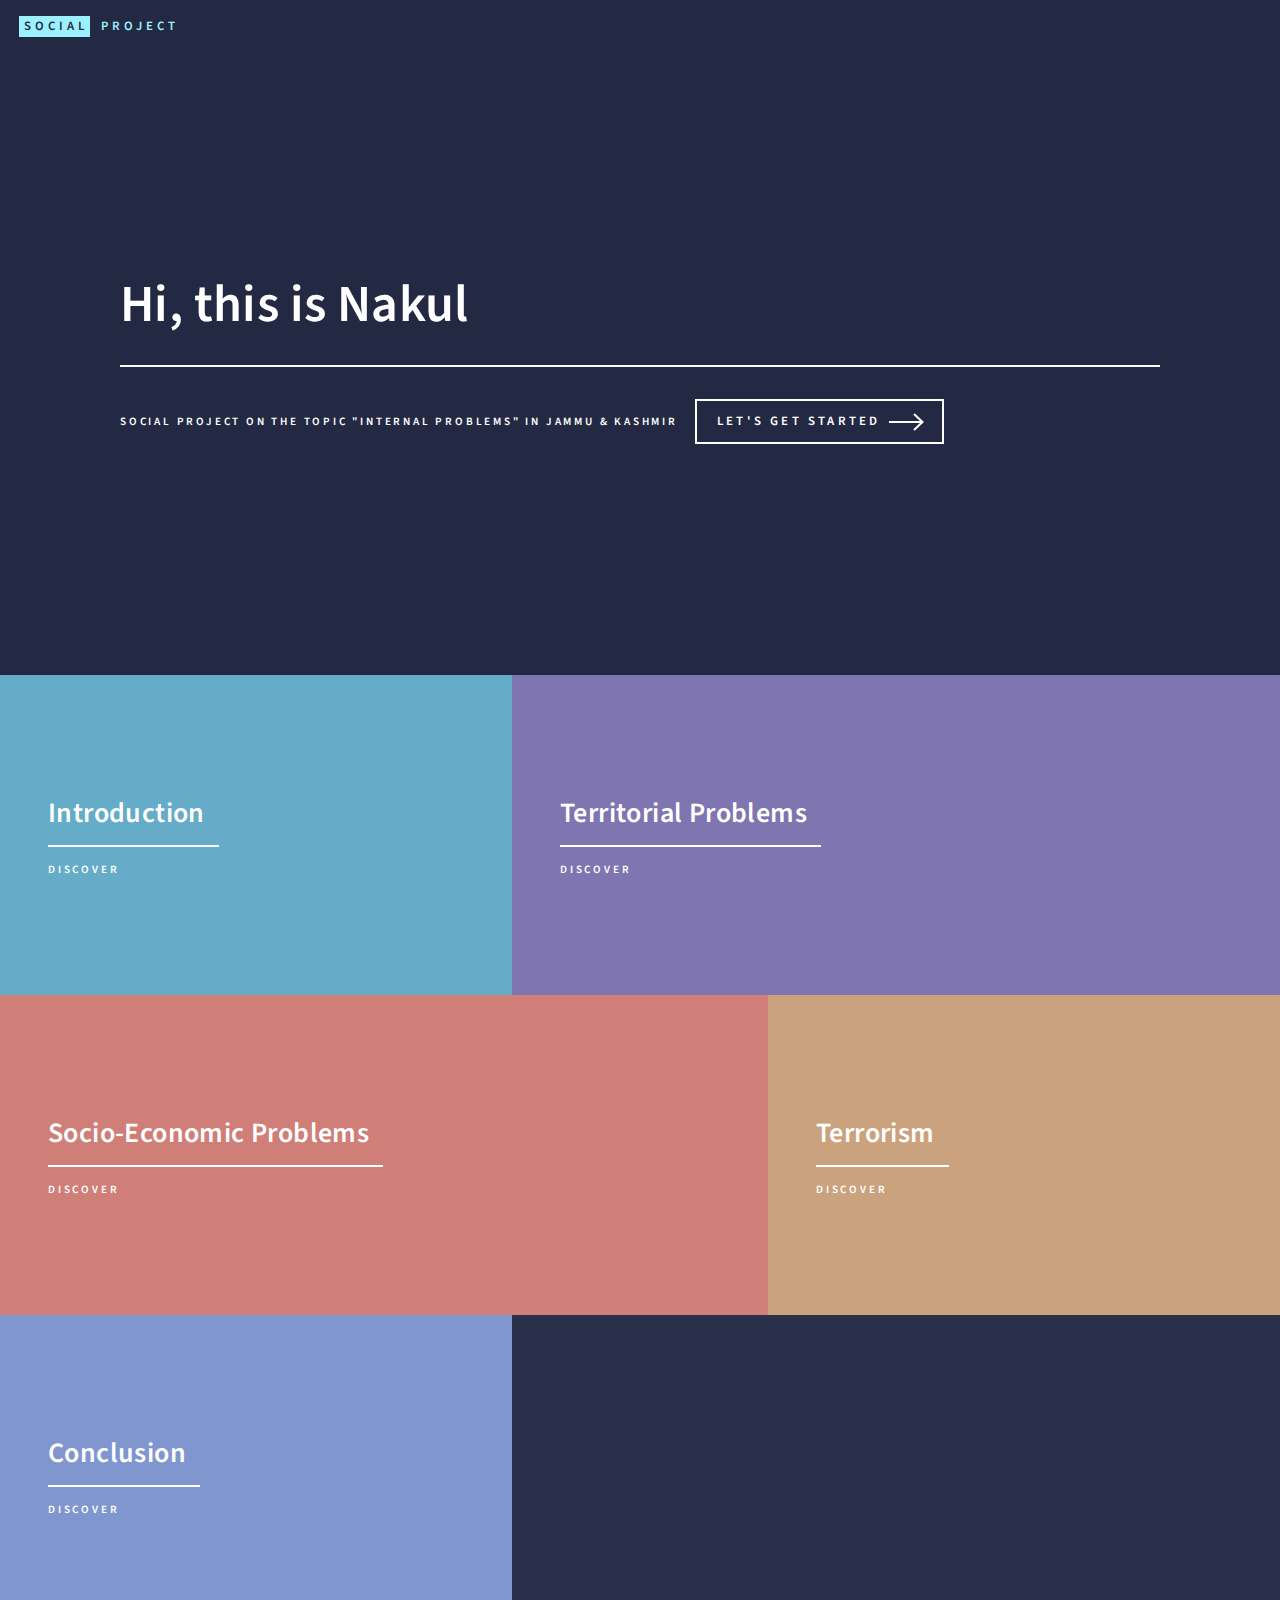
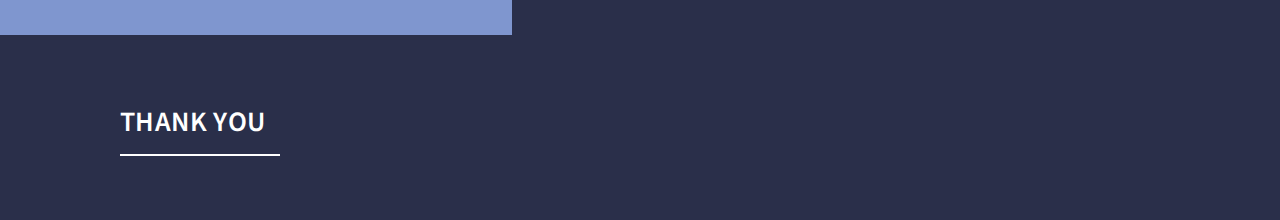
==== commit 43ee81f5: "Update index.html" ====
--- a/index.html
+++ b/index.html
@@ -70,15 +70,7 @@
 										<p>Discover</p>
 									</header>
 								</article>
-								<article>
-									<span class="image">
-										<img src="https://devdiscourse.blob.core.windows.net/imagegallery/27_05_2019_11_49_54_2610105.jpg" alt="" />
-									</span>
-									<header class="major">
-										<h3><a href="landing_poltical.html" class="link">Poltical Problems</a></h3>
-										<p>Discover</p>
-									</header>
-								</article>
+								
 								<article>
 									<span class="image">
 										<img src="https://w.ndtvimg.com/elc/2016/12/08205650/31-1024x630.jpg" alt="" />
@@ -132,4 +124,4 @@
 			<script src="assets/js/main.js"></script>
 
 	</body>
-</html>+</html>
